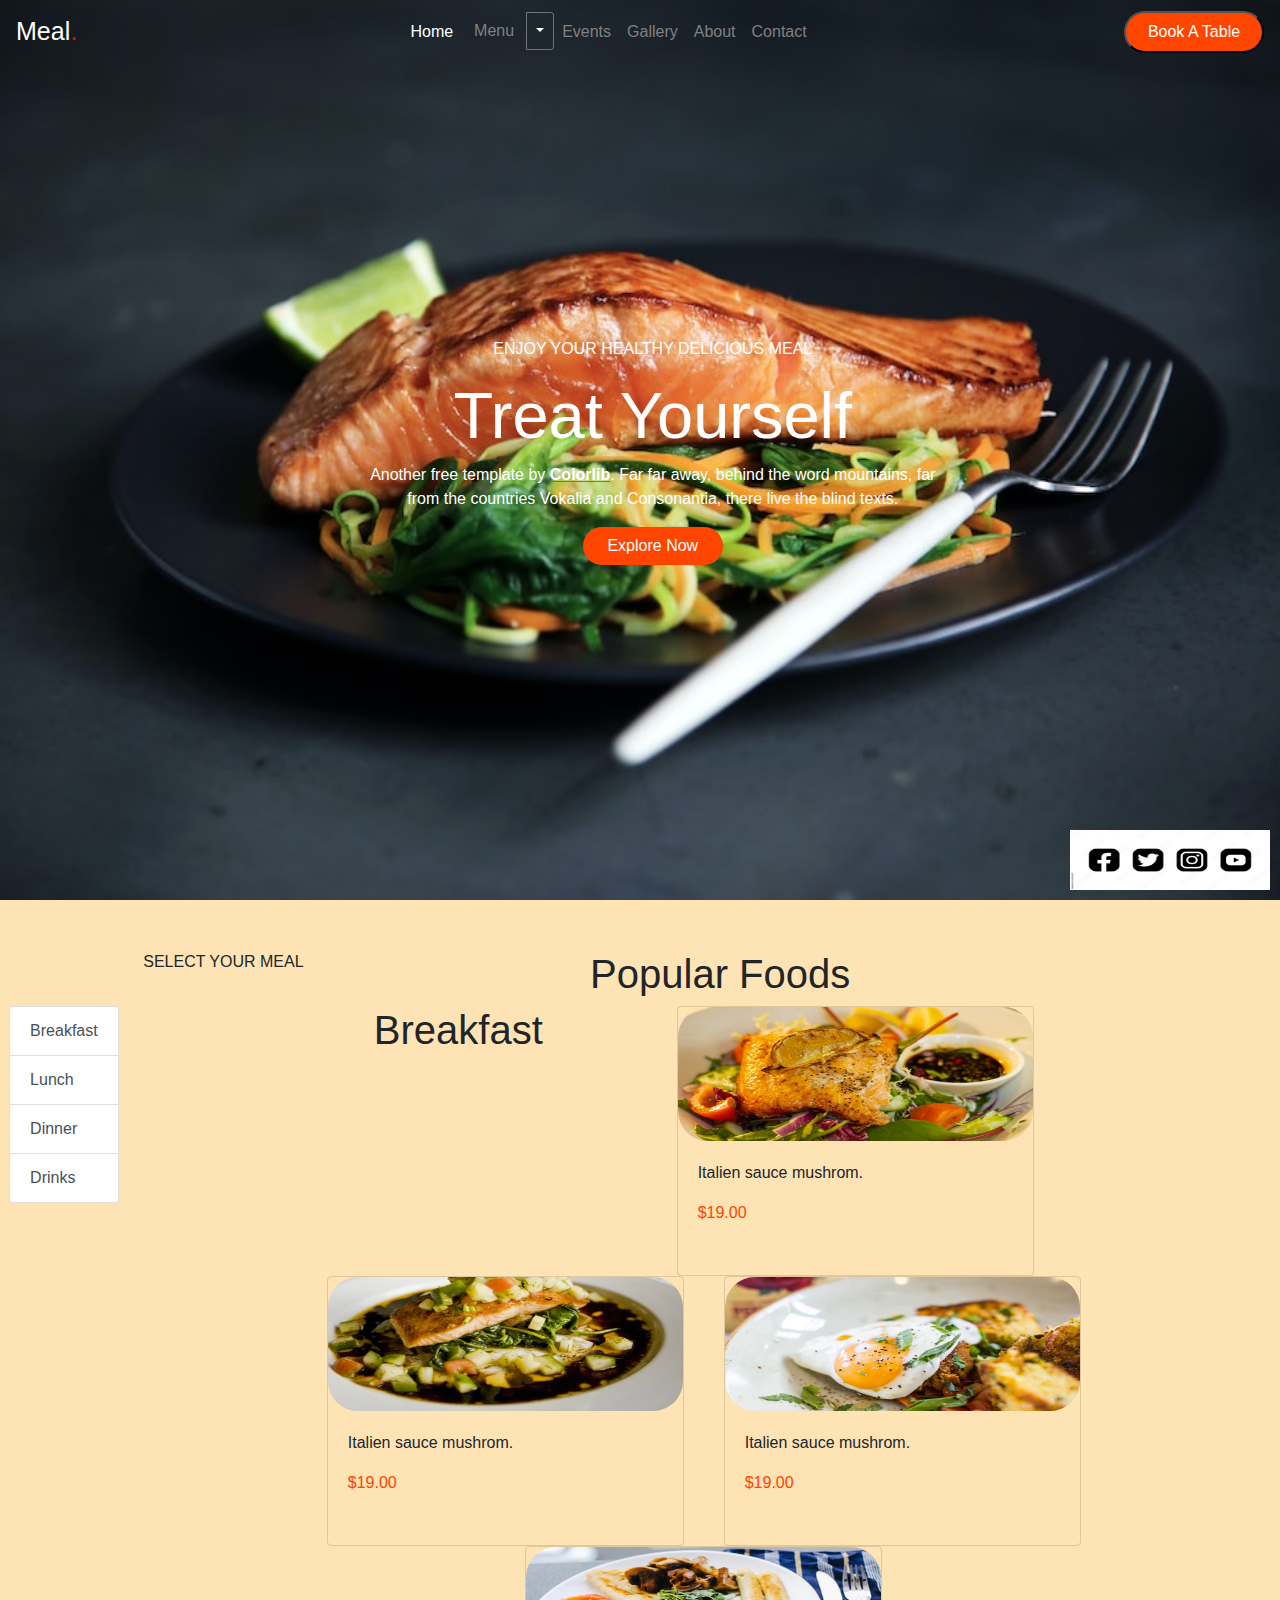
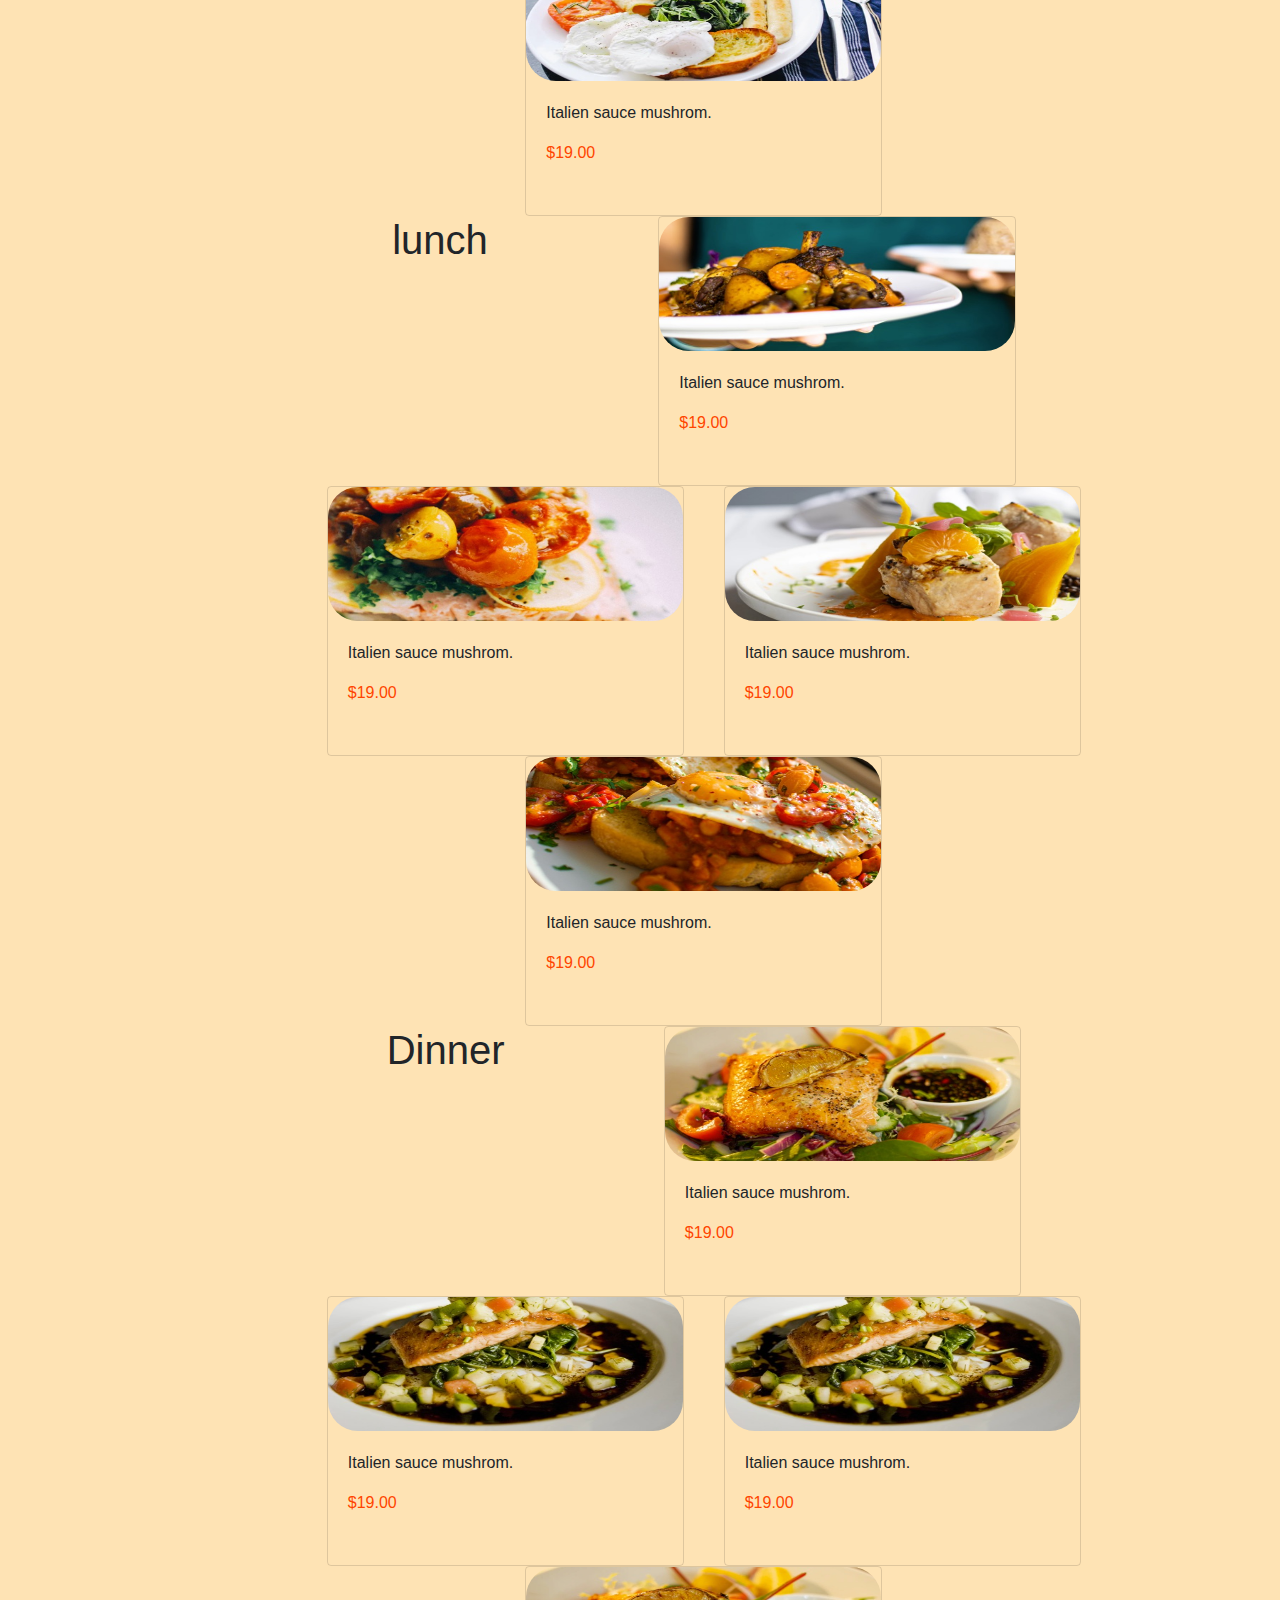
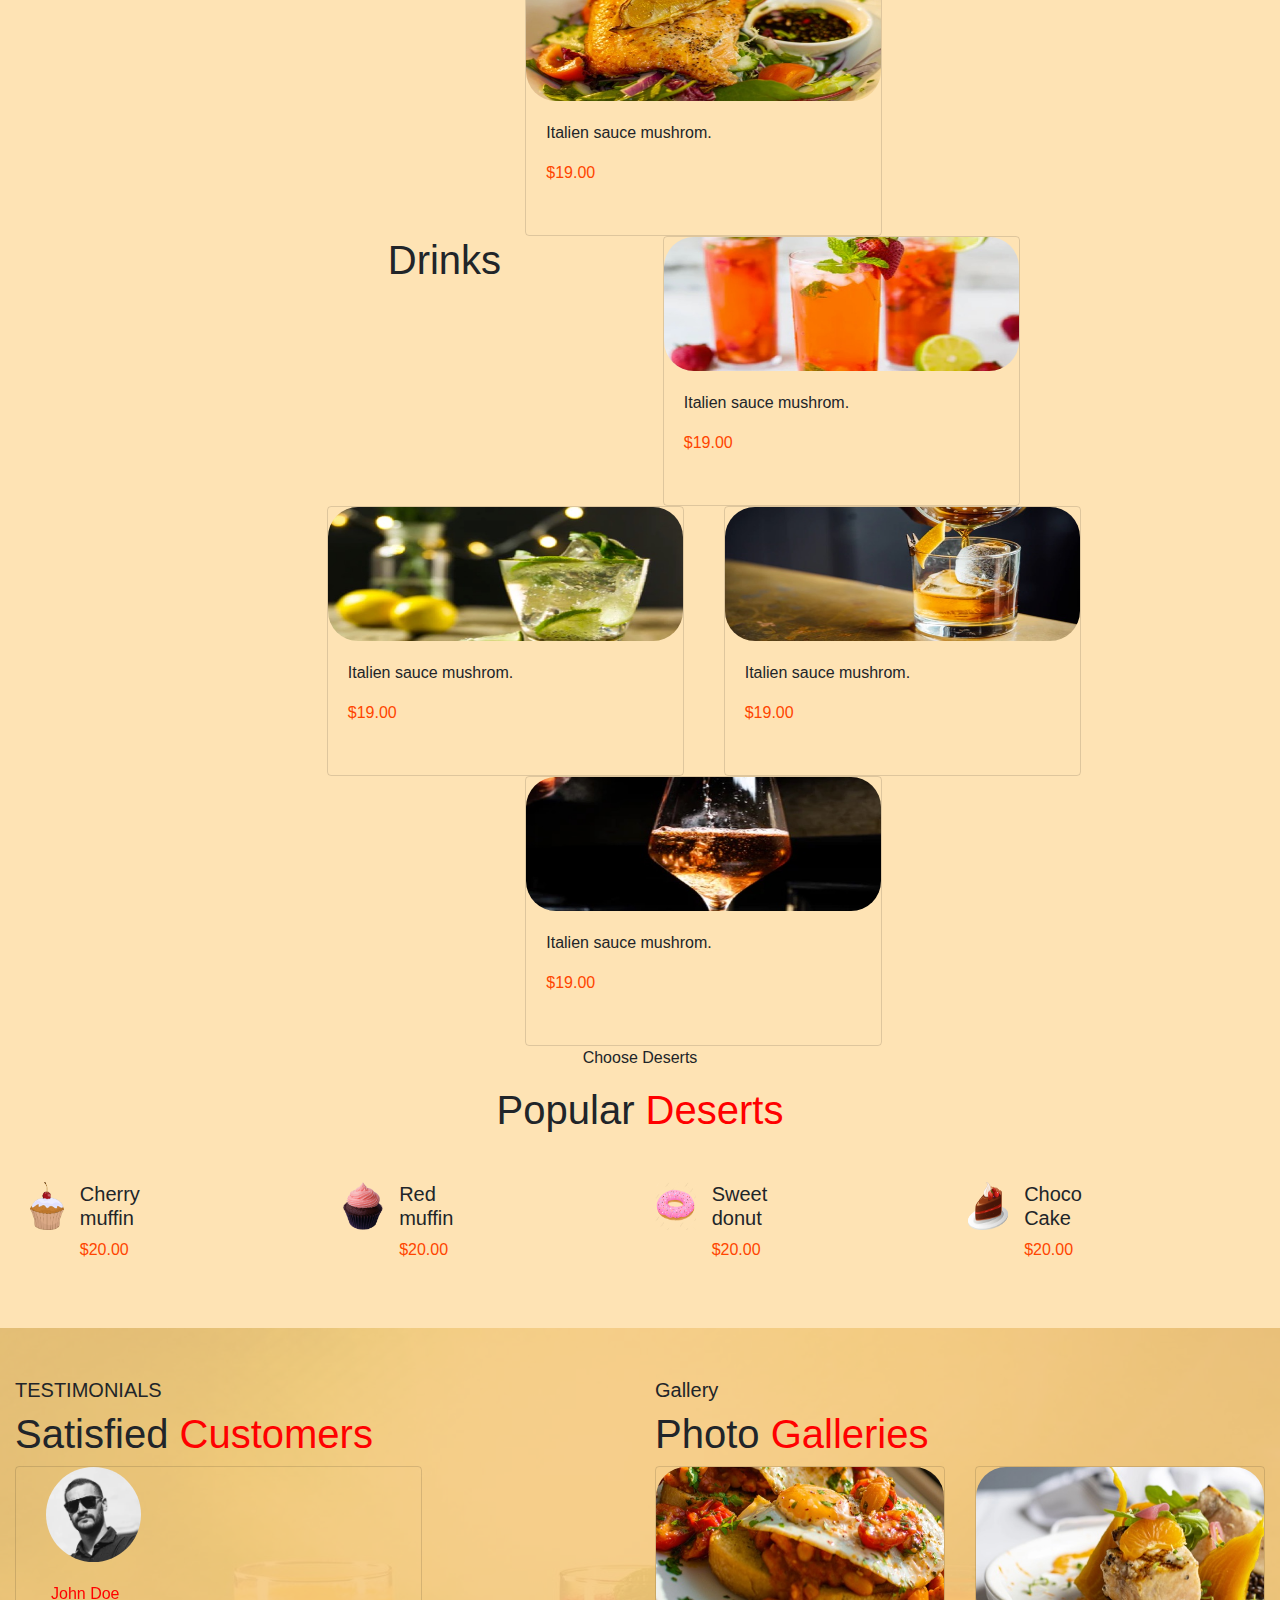
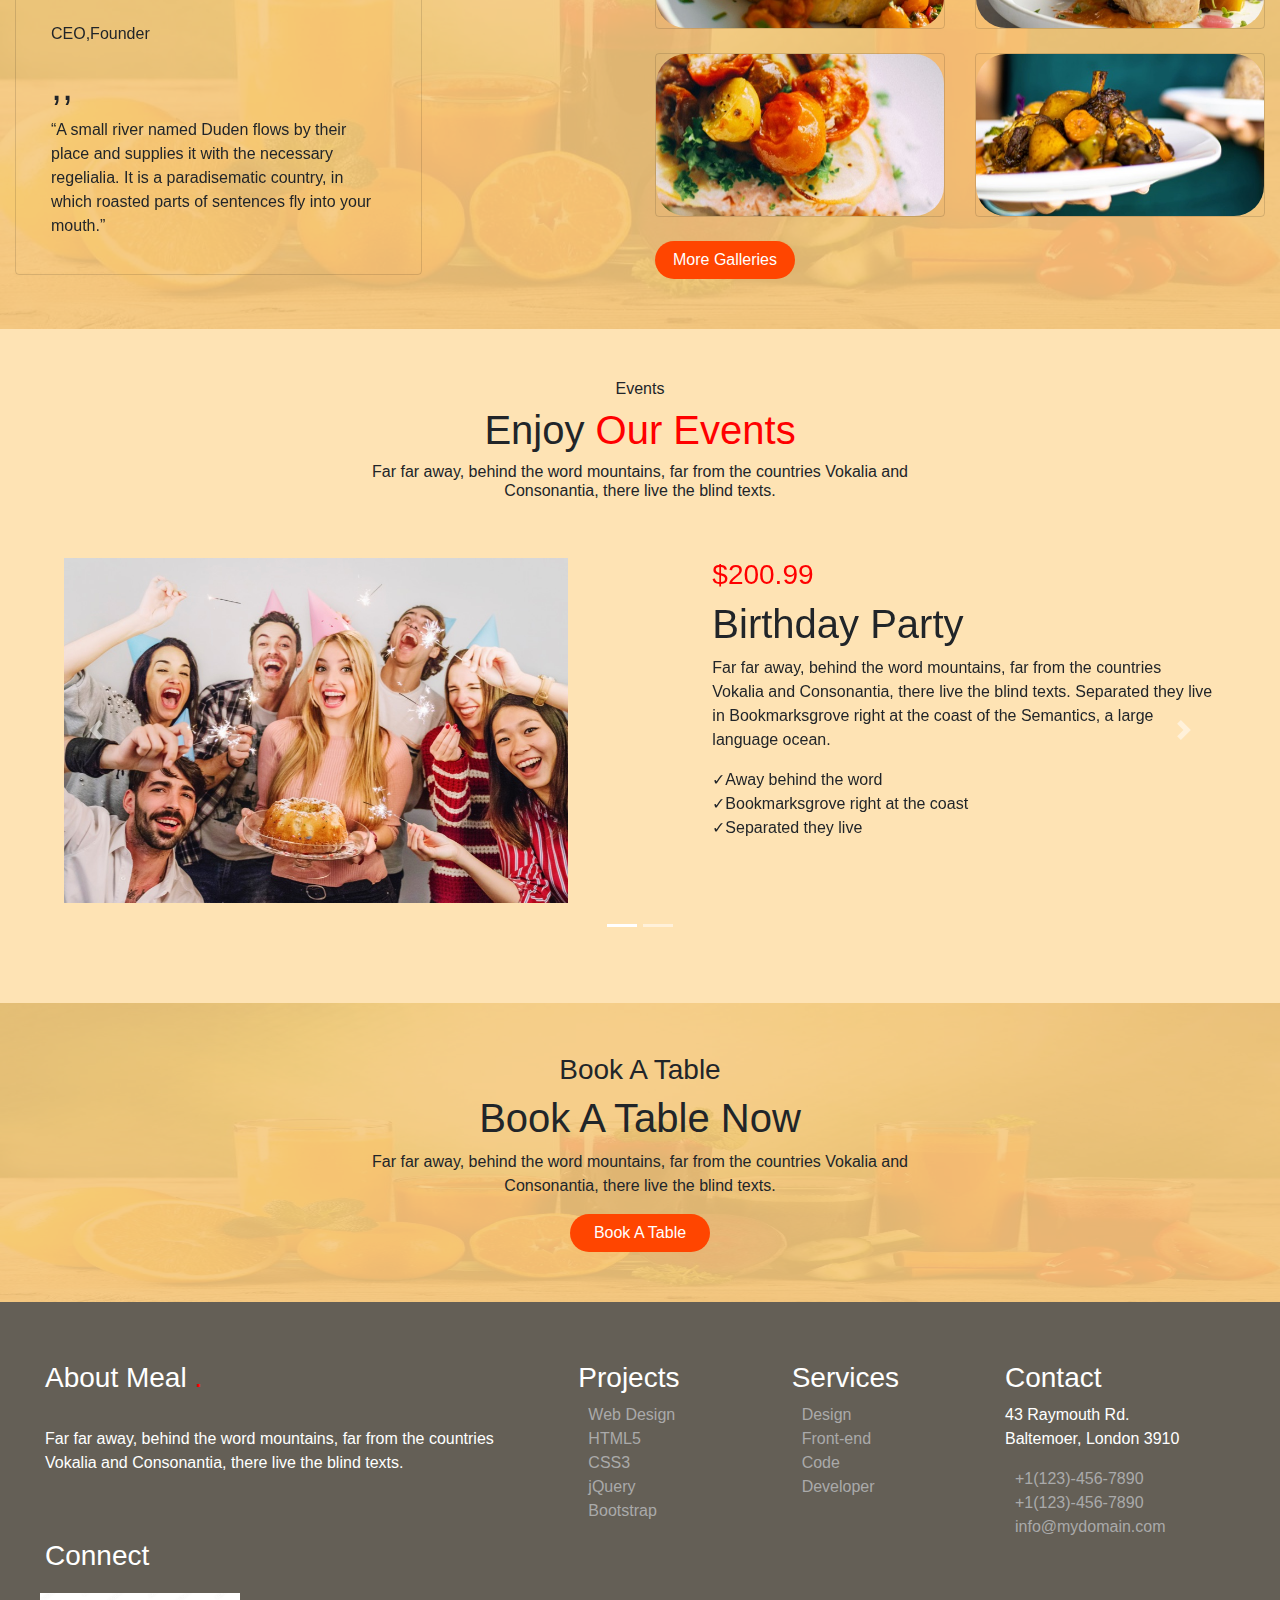
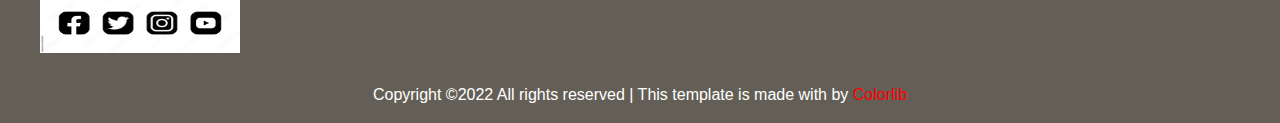
==== index.html @ 0ba8c3a3 "first commit" ====
<!DOCTYPE html>
<html lang="en">

<head>
    <meta charset="UTF-8">
    <meta http-equiv="X-UA-Compatible" content="IE=edge">
    <meta name="viewport" content="width=device-width, initial-scale=1.0">
    <title>Project2</title>
    <!-- bootstrap css -->
    <link rel="stylesheet" href="./bootstrap-4.6.2-dist/css/bootstrap.min.css">
    <link rel="stylesheet" href="https://cdn.jsdelivr.net/npm/bootstrap@4.6.2/dist/css/bootstrap.min.css"
        integrity="sha384-xOolHFLEh07PJGoPkLv1IbcEPTNtaed2xpHsD9ESMhqIYd0nLMwNLD69Npy4HI+N" crossorigin="anonymous">
        <link rel="stylesheet" href="./css/bootstrap.min.css">
    <!-- my css -->
    <link rel="stylesheet" href="./css/home.css">

</head>

<body>
    <div class="all" id="home">
        <section class="section1">
            <!-- <div class="bg">
                <img src="./images/back1.jpg" alt="">
            </div> -->
            <nav class="navbar navbar-expand-lg navbar-light bg-trans disp-flex">
                <a class="navbar-brand text-white text-40 float-left" href="#">Meal<s>.</s></a>
                <button class="navbar-toggler" type="button" data-toggle="collapse" data-target="#navbarNavDropdown"
                    aria-controls="navbarNavDropdown" aria-expanded="false" aria-label="Toggle navigation">
                    <span class="navbar-toggler-icon"></span>
                </button>
                <div class="collapse navbar-collapse" id="navbarNavDropdown">
                    <ul class="navbar-nav nav justify-content-center">
                        <li class="nav-item active">
                            <a class="nav-link text-white" href="./index.html">Home <span
                                    class="sr-only">(current)</span></a>
                        </li>
                        <li class="nav-item dropdown">
                            <!-- <a class="nav-link dropdown-toggle text-gray" href="./menu.html" role="button" data-toggle="dropdown"
                                aria-expanded="false">
                                Menu
                            </a>
                            <div class="dropdown-menu">
                                <a class="dropdown-item" href="#">Elements</a>
                                <a class="dropdown-item  nav-link dropdown-toggle " href="#" role="button"
                                    data-toggle="dropdown" aria-expanded="false">Menu 2</a>
                                <div class="dropdown-menu">
                                    <a class="dropdown-item" href="#">Sub Menu One</a>
                                    <a class="dropdown-item" href="#">Sub Menu Two</a>

                                    <a class="dropdown-item" href="#">Sub Menu Three</a>
                                </div>
                                <a class="dropdown-item" href="#">Menu 3</a>
                            </div> -->
                            <div class="btn-group">
                                <button class="btn text-gray " type="button">
                                    <a href="./menu.html" class="text-gray">Menu</a>
                                </button>
                                <button type="button"
                                    class="btn btn-sm btn-secondary dropdown-toggle dropdown-toggle-split bg-trans"
                                    data-toggle="dropdown" aria-expanded="false">
                                    <span class="sr-only">Toggle Dropdown</span>
                                </button>
                                <div class="dropdown-menu">
                                    <a class="dropdown-item" href="./elements.html">Elements</a>

                                    <a class="dropdown-item  nav-link dropdown-toggle " href="#" role="button"
                                        data-toggle="dropdown" aria-expanded="false">Menu 2</a>
                                    <div class="dropdown-menu">
                                        <a class="dropdown-item" href="#">Sub Menu One</a>
                                        <a class="dropdown-item" href="#">Sub Menu Two</a>

                                        <a class="dropdown-item" href="#">Sub Menu Three</a>
                                    </div>

                                    <a class="dropdown-item" href="#">Menu 3</a>
                                </div>
                            </div>
                        </li>
                        <li class="nav-item">
                            <a class="nav-link text-gray " href="./events.html">Events</a>
                        </li>
                        <li class="nav-item">
                            <a class="nav-link text-gray" href="./galleery.html">Gallery</a>
                        </li>
                        <li class="nav-item">
                            <a class="nav-link text-gray" href="./about.html">About</a>
                        </li>
                        <li class="nav-item">
                            <a class="nav-link text-gray" href="./contact.html">Contact</a>
                        </li>

                    </ul>

                </div>
                <button class="button"><a href="./booking.html">Book A Table</a></button>
            </nav>
            <!-- <div class="bg">
                <img src="./images/back1.jpg" alt="">
            </div> -->
            <div class="kalam">
                <p>ENJOY YOUR HEALTHY DELICIOUS MEAL</p>
                <h1>Treat Yourself</h1>
                <p>Another free template by <s class="under">Colorlib</s>. Far far away, behind the word mountains, far
                    from
                    the countries Vokalia and Consonantia, there live the blind texts.</p>
                <button class="button"><a href="#">Explore Now</a></button>
            </div>
            <div class="icon">
                <img src="./images/icons.jpg" alt="">
            </div>
        </section>
    </div>
    <!-- =========================sec2===================== -->
    <section class="section2">
        <p>SELECT YOUR MEAL
        </p>
        <h1>Popular Foods</h1>
        <br>
        <div class="yemin">
            <div id="list-example" class="list-group">
                <a class="list-group-item list-group-item-action" href="#list-item-1">Breakfast</a>
                <a class="list-group-item list-group-item-action" href="#list-item-2">Lunch</a>
                <a class="list-group-item list-group-item-action" href="#list-item-3">Dinner</a>
                <a class="list-group-item list-group-item-action" href="#list-item-4">Drinks</a>
            </div>
            <div data-spy="scroll" data-target="#list-example" data-offset="0" class="scrollspy-example">
                <div class="page" id="list-item-1">
                    <h1>
                        Breakfast
                    </h1>

                    <div class="card width-45" style="width: 18rem;">
                        <img src="./images/b1.jpg" class="card-img-top" alt="...">
                        <div class="card-body">
                            <p class="card-text">Italien sauce mushrom.</p>
                            <p class="se3r"> $19.00</p>
                        </div>
                    </div>

                    <div class="card width-45" style="width: 18rem;">
                        <img src="./images/b2.jpg" class="card-img-top" alt="...">
                        <div class="card-body">
                            <p class="card-text">Italien sauce mushrom.</p>
                            <p class="se3r"> $19.00</p>
                        </div>
                    </div>
                    <div class="card width-45" style="width: 18rem;">
                        <img src="./images/b3.jpg" class="card-img-top" alt="...">
                        <div class="card-body">
                            <p class="card-text">Italien sauce mushrom.</p>
                            <p class="se3r"> $19.00</p>
                        </div>
                    </div>
                    <div class="card width-45" style="width: 18rem;">
                        <img src="./images/b4.jpg" class="card-img-top" alt="...">
                        <div class="card-body">
                            <p class="card-text">Italien sauce mushrom.</p>
                            <p class="se3r"> $19.00</p>

                        </div>
                    </div>

                </div>
                <div class="page" id="list-item-2">
                    <h1>
                        lunch
                    </h1>
                    <div class="card width-45" style="width: 18rem;">
                        <img src="./images/l1.jpg" class="card-img-top" alt="...">
                        <div class="card-body">
                            <p class="card-text">Italien sauce mushrom.</p>
                            <p class="se3r"> $19.00</p>
                        </div>
                    </div>

                    <div class="card width-45" style="width: 18rem;">
                        <img src="./images/l2.jpg" class="card-img-top" alt="...">
                        <div class="card-body">
                            <p class="card-text">Italien sauce mushrom.</p>
                            <p class="se3r"> $19.00</p>
                        </div>
                    </div>
                    <div class="card width-45" style="width: 18rem;">
                        <img src="./images/l3.jpg" class="card-img-top" alt="...">
                        <div class="card-body">
                            <p class="card-text">Italien sauce mushrom.</p>
                            <p class="se3r"> $19.00</p>
                        </div>
                    </div>
                    <div class="card width-45" style="width: 18rem;">
                        <img src="./images/l4.jpg" class="card-img-top" alt="...">
                        <div class="card-body">
                            <p class="card-text">Italien sauce mushrom.</p>
                            <p class="se3r"> $19.00</p>

                        </div>
                    </div>

                </div>
                <div class="page" id="list-item-3">
                    <h1>
                        Dinner
                    </h1>

                    <div class="card width-45" style="width: 18rem;">
                        <img src="./images/d1.jpg" class="card-img-top" alt="...">
                        <div class="card-body">
                            <p class="card-text">Italien sauce mushrom.</p>
                            <p class="se3r"> $19.00</p>
                        </div>
                    </div>

                    <div class="card width-45" style="width: 18rem;">
                        <img src="./images/d2.jpg" class="card-img-top" alt="...">
                        <div class="card-body">
                            <p class="card-text">Italien sauce mushrom.</p>
                            <p class="se3r"> $19.00</p>
                        </div>
                    </div>
                    <div class="card width-45" style="width: 18rem;">
                        <img src="./images/d2.jpg" class="card-img-top" alt="...">
                        <div class="card-body">
                            <p class="card-text">Italien sauce mushrom.</p>
                            <p class="se3r"> $19.00</p>
                        </div>
                    </div>
                    <div class="card width-45" style="width: 18rem;">
                        <img src="./images/d1.jpg" class="card-img-top" alt="...">
                        <div class="card-body">
                            <p class="card-text">Italien sauce mushrom.</p>
                            <p class="se3r"> $19.00</p>

                        </div>
                    </div>

                </div>
                <div class="page" id="list-item-4">
                    <h1>
                        Drinks
                    </h1>
                    <div class="card width-45" style="width: 18rem;">
                        <img src="./images/drink1.jpg" class="card-img-top" alt="...">
                        <div class="card-body">
                            <p class="card-text">Italien sauce mushrom.</p>
                            <p class="se3r"> $19.00</p>
                        </div>
                    </div>

                    <div class="card width-45" style="width: 18rem;">
                        <img src="./images/dr2.jpg" class="card-img-top" alt="...">
                        <div class="card-body">
                            <p class="card-text">Italien sauce mushrom.</p>
                            <p class="se3r"> $19.00</p>
                        </div>
                    </div>
                    <div class="card width-45" style="width: 18rem;">
                        <img src="./images/dr3.jpg" class="card-img-top" alt="...">
                        <div class="card-body">
                            <p class="card-text">Italien sauce mushrom.</p>
                            <p class="se3r"> $19.00</p>
                        </div>
                    </div>
                    <div class="card width-45" style="width: 18rem;">
                        <img src="./images/dr4.jpg" class="card-img-top" alt="...">
                        <div class="card-body">
                            <p class="card-text">Italien sauce mushrom.</p>
                            <p class="se3r"> $19.00</p>

                        </div>
                    </div>

                </div>
            </div>
        </div>

        <div class="des">
            <p>Choose Deserts</p>
            <h1>Popular <s>Deserts</s></h1>
        </div>
        <div class="dess container-fluid disp-flex">
            <div class="row col-lg-3 col-md-6 col-sm-6">
                <div class="media  ">
                    <img src="./images/muffin.png" class="mr-3" alt="...">
                    <div class="media-body">
                        <h5 class="mt-0">Cherry muffin</h5>
                        <p class="se3r"> $20.00</p>
                    </div>
                </div>
            </div>
            <div class="row col-lg-3 col-md-6 col-sm-6">
                <div class="media  ">
                    <img src="./images/rm.png" class="mr-3" alt="...">
                    <div class="media-body">
                        <h5 class="mt-0">Red muffin</h5>
                        <p class="se3r"> $20.00</p>
                    </div>
                </div>
            </div>
            <div class="row col-lg-3 col-md-6 col-sm-6">
                <div class="media  ">
                    <img src="./images/donut.png" class="mr-3" alt="...">
                    <div class="media-body">
                        <h5 class="mt-0">Sweet donut</h5>
                        <p class="se3r"> $20.00</p>
                    </div>
                </div>
            </div>
            <div class="row  col-lg-3 col-md-6 col-sm-6 ">
                <div class="media  ">
                    <img src="./images/choco cake.png" class="mr-3" alt="...">
                    <div class="media-body">
                        <h5 class="mt-0">Choco Cake</h5>
                        <p class="se3r"> $20.00</p>
                    </div>
                </div>
            </div>
        </div>




    </section>
    <!-- ========================section3============== -->
    <div class="all">
        <section class="section3">
            <div class="container-fluid">
                <div class="row">
                    <div class="left col-lg-6 col-md-12 col-sm-12">
                        <h5>TESTIMONIALS</h5>
                        <h1>Satisfied <s>Customers</s></h1>

                        <div id="carouselExampleFade" class="carousel slide carousel-fade" data-ride="carousel">

                            <div class="carousel-inner">
                                <div class="carousel-item active">
                                    <div class="card bg-trans col-lg-8 col-md-12 col-sm-12">
                                        <img src="./images/person_1.jpg.webp" class="card-img-top round col-md-4"
                                            alt="...">
                                        <div class="card-body">
                                            <p class="card-text"><s>John Doe</s></p>
                                            <p>CEO,Founder</p>
                                            <h1>,,</h1>
                                            <p>
                                                “A small river named Duden flows by their place and supplies it with the
                                                necessary regelialia. It is a paradisematic country, in which roasted
                                                parts of sentences fly into your mouth.”</p>
                                        </div>
                                    </div>
                                </div>
                                <div class="carousel-item">
                                    <div class="card bg-trans col-lg-8 col-md-12 col-sm-12">
                                        <img src="./images/person_2.jpg.webp" class="card-img-top round col-md-4"
                                            alt="...">
                                        <div class="card-body">
                                            <p class="card-text"><s>James Woodland</s></p>
                                            <p>Facebook designer</p>
                                            <h1>,,</h1>
                                            <p>
                                                “Far far away, behind the word mountains, far from the countries Vokalia
                                                and Consonantia, there live the blind texts. Separated they live in
                                                Bookmarksgrove right at the coast of the Semantics, a large language
                                                ocean.”</p>
                                        </div>
                                    </div>
                                </div>
                                <div class="carousel-item">
                                    <div class="card bg-trans col-lg-8 col-md-12 col-sm-12">
                                        <img src="./images/person_3.jpg.webp" class="card-img-top round col-md-4"
                                            alt="...">
                                        <div class="card-body">
                                            <p class="card-text"><s>Rob Smith</s></p>
                                            <p> Product designer at Twitter</p>
                                            <h1>,,</h1>
                                            <p>
                                                “When she reached the first hills of the Italic Mountains, she had a
                                                last view back on the skyline of her hometown Bookmarksgrove, the
                                                headline of Alphabet Village and the subline of her own road, the Line
                                                Lane. Pityful a rethoric question ran over her cheek, then she continued
                                                her way.”</p>
                                        </div>
                                    </div>
                                </div>
                            </div>

                        </div>
                    </div>

                    <div class="right col-lg-6 col-md-12 col-sm-12">
                        <h5>Gallery</h5>
                        <h1>Photo <s>Galleries</s></h1>
                        <div class="row row-cols-1 row-cols-md-2 ">

                            <div class="col mb-4">
                                <div class="card">
                                    <img src="./images/l4.jpg" class="card-img-top" alt="...">

                                </div>
                            </div>
                            <div class="col mb-4">
                                <div class="card">
                                    <img src="./images/l3.jpg" class="card-img-top" alt="...">

                                </div>
                            </div>
                            <div class="col mb-4">
                                <div class="card">
                                    <img src="./images/l2.jpg" class="card-img-top" alt="...">

                                </div>
                            </div>
                            <div class="col mb-4">
                                <div class="card">
                                    <img src="./images/l1.jpg" class="card-img-top" alt="...">

                                </div>
                            </div>
                        </div>
                        <button class="d-flex justify-content-center"><a href="./galleery.html">More
                                Galleries</a></button>
                    </div>

                </div>
            </div>
        </section>

    </div>
    <!-- ==================section4====================== -->
    <section class="section4">
        <h6>Events</h6>
        <h1>Enjoy <s>Our Events</s></h1>
        <h6>Far far away, behind the word mountains, far from the countries Vokalia and <br> Consonantia, there live the
            blind texts.</h6>

        <div class="container-fluid">
            <div class="row">
                <div class="slider">
                    <div id="carouselExampleIndicators" class="carousel slide" data-ride="carousel">
                        <ol class="carousel-indicators">
                            <li data-target="#carouselExampleIndicators" data-slide-to="0" class="active"></li>
                            <li data-target="#carouselExampleIndicators" data-slide-to="1"></li>

                        </ol>
                        <div class="carousel-inner">
                            <div class="carousel-item active">

                                <div class="media disp-flex">
                                    <img src="./images/e1.jfif"
                                        class="align-self-center mr-3 col-lg-5 col-md-12 col-sm-12 " alt="...">
                                    <div class="media-body col-lg-5 col-md-12 col-sm-12">
                                        <h3 class="mt-0"><s>$200.99</s></h3>
                                        <h1>Birthday Party</h1>
                                        <p>Far far away, behind the word mountains, far from the countries Vokalia and
                                            Consonantia, there live the blind texts. Separated they live in
                                            Bookmarksgrove right at the coast of the Semantics, a large language ocean.
                                        </p>
                                        <ul>
                                            <li>Away behind the word</li>
                                            <li>Bookmarksgrove right at the coast</li>
                                            <li>Separated they live</li>
                                        </ul>
                                    </div>
                                </div>
                            </div>
                            <div class="carousel-item">
                                <div class="media disp-flex">
                                    <div class="media-body col-lg-5 col-md-12 col-sm-12">
                                        <h3 class="mt-0 mb-1"><s>$200.99</s> </h3>
                                        <h1>Guest Chef Night Party
                                        </h1>
                                        <p>Far far away, behind the word mountains, far from the countries Vokalia and
                                            Consonantia, there live the blind texts. Separated they live in
                                            Bookmarksgrove right at the coast of the Semantics, a large language ocean.
                                        </p>
                                        <ul>
                                            <li>Away behind the word</li>
                                            <li>Bookmarksgrove right at the coast</li>
                                            <li>Separated they live</li>
                                        </ul>
                                    </div>
                                    <img src="./images/e2.jfif"
                                        class="ml-3 align-self-center  col-lg-5 col-md-12 col-sm-12 " alt="...">
                                </div>
                            </div>

                        </div>
                        <button class="carousel-control-prev" type="button" data-target="#carouselExampleIndicators"
                            data-slide="prev">
                            <span class="carousel-control-prev-icon" aria-hidden="true"></span>
                            <span class="sr-only">Previous</span>
                        </button>
                        <button class="carousel-control-next" type="button" data-target="#carouselExampleIndicators"
                            data-slide="next">
                            <span class="carousel-control-next-icon" aria-hidden="true"></span>
                            <span class="sr-only">Next</span>
                        </button>
                    </div>
                </div>
            </div>
        </div>
    </section>
    <!-- ==========================sec5=========================== -->
    <div class="all">
        <section class="section5">
            <h3>Book A Table</h3>
            <h1>Book A Table Now</h1>
            <p>Far far away, behind the word mountains, far from the countries Vokalia and <br> Consonantia, there live
                the blind texts.</p>
            <button><a href="./booking.html">Book A Table</a></button>

        </section>
    </div>
    <!-- =======================footer===================== -->
    <section class="section6">
        <div class="container-fluid disp-flex">
            <div class="row">
                <div class="col-lg-5 col-md-12 col-sm-12" style="margin-left: 30px;">
                    <h3>About Meal <s>.</s></h3>
                    <br>
                    <p>Far far away, behind the word mountains, far from the countries Vokalia and Consonantia, there
                        live the blind texts.</p>
                    <br><br>
                    <h3>Connect</h3>
                    <br><br><br>
                    <div class="icon">
                        <img src="./images/icons.jpg" alt="">
                    </div>
                </div>
                <div class="col-lg-2 col-md-12 col-sm-12">
                    <h3 style="text-align: left;">Projects</h3>
                    <ul>
                        <li><a href="#home">Web Design</a></li>
                        <li><a href="#home">HTML5</a></li>
                        <li><a href="#home">CSS3</a></li>
                        <li><a href="#home">jQuery</a></li>
                        <li><a href="#home">Bootstrap</a></li>
                    </ul>
                </div>
                <div class="col-lg-2 col-md-12 col-sm-12">
                    <h3 style="text-align: left;">Services</h3>
                    <ul>
                        <li><a href="#home"> Design</a></li>
                        <li><a href="#home">Front-end</a></li>
                        <li><a href="#home">Code</a></li>
                        <li><a href="#home">Developer</a></li>

                    </ul>
                </div>
                <div class="col-lg-2 col-md-12 col-sm-12">
                    <h3 style="text-align: left;">Contact</h3>
                    <p>43 Raymouth Rd. Baltemoer, London 3910</p>
                    <ul>
                        <li><a href="#home"> +1(123)-456-7890</a></li>
                        <li><a href="#home">+1(123)-456-7890</a></li>

                        <li><a href="#home">info@mydomain.com</a></li>
                </div>
                <div class=" cop col-lg-12 col-md-12 col-sm-12" style="padding-top: 30px ; ">
                    <p> Copyright ©2022 All rights reserved | This template is made with by <s>Colorlib</s></p>
                </div>
            </div>
        </div>
    </section>










    <script src="./js/jquery.slim.min.js"></script>
    <script src="./js/popper.min.js"></script>
    <script src="./bootstrap-4.6.2-dist/js/bootstrap.min.js"></script>
    <script src="https://cdn.jsdelivr.net/npm/jquery@3.5.1/dist/jquery.slim.min.js"
        integrity="sha384-DfXdz2htPH0lsSSs5nCTpuj/zy4C+OGpamoFVy38MVBnE+IbbVYUew+OrCXaRkfj" crossorigin="anonymous">
    </script>
    <script src="https://cdn.jsdelivr.net/npm/popper.js@1.16.1/dist/umd/popper.min.js"
        integrity="sha384-9/reFTGAW83EW2RDu2S0VKaIzap3H66lZH81PoYlFhbGU+6BZp6G7niu735Sk7lN" crossorigin="anonymous">
    </script>
    <script src="https://cdn.jsdelivr.net/npm/bootstrap@4.6.2/dist/js/bootstrap.min.js"
        integrity="sha384-+sLIOodYLS7CIrQpBjl+C7nPvqq+FbNUBDunl/OZv93DB7Ln/533i8e/mZXLi/P+" crossorigin="anonymous">
    </script>
</body>

</html>
---- css/home.css ----
*{
    padding: 0px;
    margin: 0px;
}
.all{
    background-color: rgba(0, 0, 0, 0.479);
}
.bg-trans {
    background-color: transparent !important;
}
.text-40{
    font-size: 25px !important;
}
.text-gray{
    color: gray !important;
}
s{
    color: red;
    text-decoration: none;
}
#navbarNavDropdown{
justify-content: center !important;
} 
.float-left{
    left: 0%;
}
.disp-flex{
    display: flex !important;
    flex-wrap: wrap !important;
    justify-content: space-around !important;
}

.section1{
  /* background-color: rgba(0, 0, 0, 30%); */
    width: 100%;
    height: 100vh;
    background-image: url(../images/back1.jpg)!important;
    background-color: rgba(0, 0, 0, 0.5);
    background-repeat: no-repeat !important;
    background-size: 100% 100% ;

    /*
    position: sticky !important; */
    background-color: rgba(0, 0, 0, 0.852) !important;
    position: relative ;
    background-attachment: fixed;
}

/* .section1 .bg{
    width: 100%;
    height: 100vh;
    

} */
.section1 .bg img{
    
    width: 100%;
    height: 100%;
}
.section1 .button{
    color: white;
    background-color: orangered;
    border-radius: 30px;
    padding: 7px;
    width: 140px;
}
a{
    text-decoration: none;
}
.section1 .button a{
text-decoration: none;
color: white;
}
.kalam{
    width: 50%;
    color: rgb(255, 255, 255);
    text-align: center;
    position: absolute;
    margin: auto;
    left: 26%;
    bottom: 35%;
    /* font-weight: bold; */
    padding: 20px;
}
.kalam h1{
    font-size: 65px;
}
.kalam .under{
    text-decoration: underline orangered;
    color: rgb(255, 255, 255);
    font-weight: bold;
}
.kalam button{
    border: none;
    padding: 10px;
    width: 180px;
}
.nav-link:hover{
    color: white !important;
}
.section1 .icon{
    position: absolute;
    width: 200px;
    height: 60px;
    right: 10px;
    bottom: 10px;
}
.icon img{
    width: 100%;
    height: 100%;
}
@media(max-width: 768px){
    .kalam h1{
        font-size: 40px;
    }
    .icon{
        position: absolute;
        width: 150px;
        height: 60px;
        right: 10px;
        bottom: 10px;
    }
    .kalam{
        bottom: 9%;
    }
}
@media(max-width: 426px){
    .kalam h1{
        font-size: 24px;
    }
    .kalam{
        width: 64%;
        left: 20%;
    }
    .kalam p{
        font-size: 13px;
    }
    .section1 .icon{
        position: absolute;
        width: 78px;
        height: 31px;
        right: 10px;
        bottom: 10px;
    }
    .kalam{
        bottom: 1%;
    }
    .kalam button{
        border: none;
        padding: 5px;
        width: 130px;
    }
    .section1 .button {
        color: white;
        background-color: orangered;
        border-radius: 30px;
        padding: 7px;
        width: 100px;
    }
}
/* ========================1st part=================== */
.section2{
    width: 100%;
    height: auto;
    background-color: rgb(254, 227, 180);
    position: relative;
    padding-top: 50px;
    display: flex;
    flex-wrap: wrap;
    justify-content: space-around;
    padding-bottom: 50px;
}
.section2 .yemin{
    width: 100%;
    display: flex;
    flex-wrap: wrap;
    justify-content: space-around;

}
.section2 .yemin .width-45{
    width: 45% !important;
    /* height: 10% !important; */
}
.carousel-item{
height: 10% !important;
}
.page{
    display: flex;
    flex-wrap: wrap;
    justify-content: space-around;
    width: 70%;
    margin: auto;
}
.se3r{
    color: orangered;
}
.section2 img:hover {
    transform: scale(1.2);
}
.section2 img{
    transition: all 1s;
    width: 100%;
    height: 50%;
}
.section2 .card{
    overflow: hidden !important;
    height: 270px;
   
}
.des{
    text-align: center;
    margin: auto;
    padding-bottom: 40px;
}
.dess{
    width: 100%;
    /* display: flex;
    flex-wrap: wrap;
    justify-content: space-around;
    padding-bottom: 40px; */
}
.media{
    width: 24% !important;
}
.mr-3{
    width: 60% !important;
    transition: all 1s;
}
.mr-3:hover{
background-color: white;
transform: scale(1.2);
}
/* ==================sec3=============== */
.all{
    background-image: url(../images/bg2.jpg);
    background-repeat: no-repeat;
    background-size: 100% 100%;
    z-index: 333333;
}
.section3{
    width: 100%;
    height: auto;

    
    background-color:rgba(245,201,126,.9);
    position: relative;
    padding-top: 50px;
  padding-bottom: 50px;
  background-attachment: fixed;
}
.section3 .souraa{
    background-color: rgba(255, 162, 1, 0.687);
    width: 100%;
    height: 100vh;
    position: fixed;
}
.souraa img{
    width: 100%;
    height: 100%;
}
.round{
    border-radius: 100% !important;
    width: 50% !important;
    height: 30% !important;
}
.section3 img:hover {
    transform: scale(1.2);
}
.section3 .card{
    overflow: hidden;
    /* transition: all 1s; */
}
.section3 img{
    transition: all 1s;
    border: none;
   
    
}
.section3 button{
    color: white;
    background-color: orangered;
    border-radius: 30px;
    padding: 7px;
    width: 140px;
    border: none;
    text-align: center;
}
.section3 button a{
    text-decoration: none;
color: white;
}
/* .right{
    text-align: center;
} */
.card-img-top{
border: none;
border-radius: 30px;
}
.card{
    background-color: transparent;
}
/* =================================sec4======================= */
.section4{
    width: 100%;
    height: auto;
    background-color: rgb(254, 227, 180);
    position: relative;
    padding-top: 50px;
    /* display: flex;
    flex-wrap: wrap;
    justify-content: space-around; */
    text-align: center;
    padding-bottom: 50px;
}
.section4 ul{
    list-style-type: none ;
}

  
 .section4 ul li:before {
    content: '✓';
  }
  .section4 .media{
    padding-top: 50px !important;
    width: 100% !important;
    text-align: left !important;
    padding-bottom: 50px !important;
  }
  /* ======================sec5===================== */
  .section5{
    width: 100%;
    height: auto;
    padding-top: 50px;
    padding-bottom: 50px;
    background-color:rgba(245,201,126,.9);
    position: relative;
    padding-top: 50px;
  padding-bottom: 50px;
  background-attachment: fixed;
  text-align: center;
  
  }
  .section5 button{
    color: white;
    background-color: orangered;
    border-radius: 30px;
    padding: 7px;
    width: 140px;
    border: none;
    text-align: center;
}
.section5 button a{
    text-decoration: none;
color: white;
}
/* ==============================footer============== */
.section6{
    width: 100%;
    height: auto;
    background-color:#645f56; 
color: white;
padding-top: 59px;
}
.section6 .icon{
    position: absolute;
    width: 200px;
    height: 60px;
    left: 10px;
    bottom: 0px;
}
.icon img{
    width: 100%;
    height: 100%;
}
.section6 ul{
    list-style-type: none;
    text-align: left;
}
.section6 ul li{
    text-align: left;
}
.section6 ul li a{
    text-decoration: none;
    color: rgb(170, 170, 170);
    padding: 10px;
transition: all 1s;
}
.section6 ul li a:hover{
    color: white;
}
.cop{
    text-align: center;
}
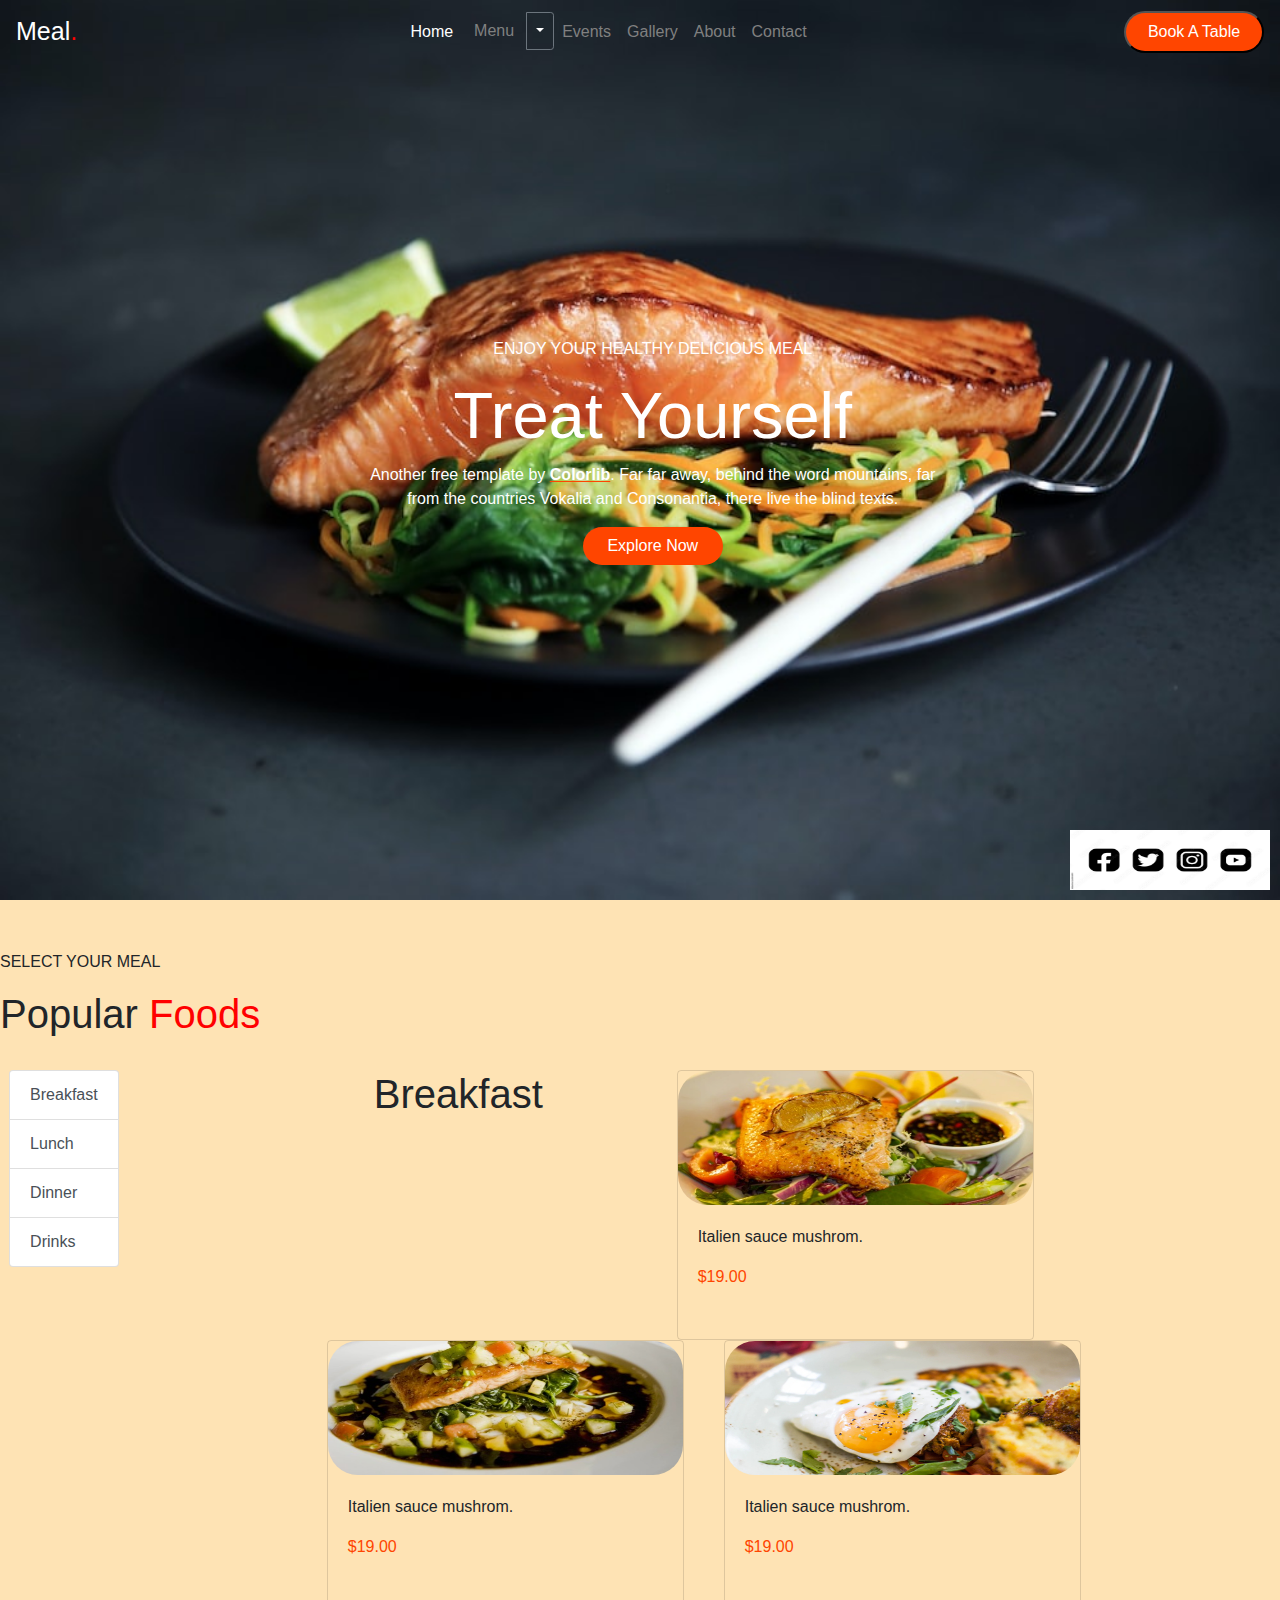
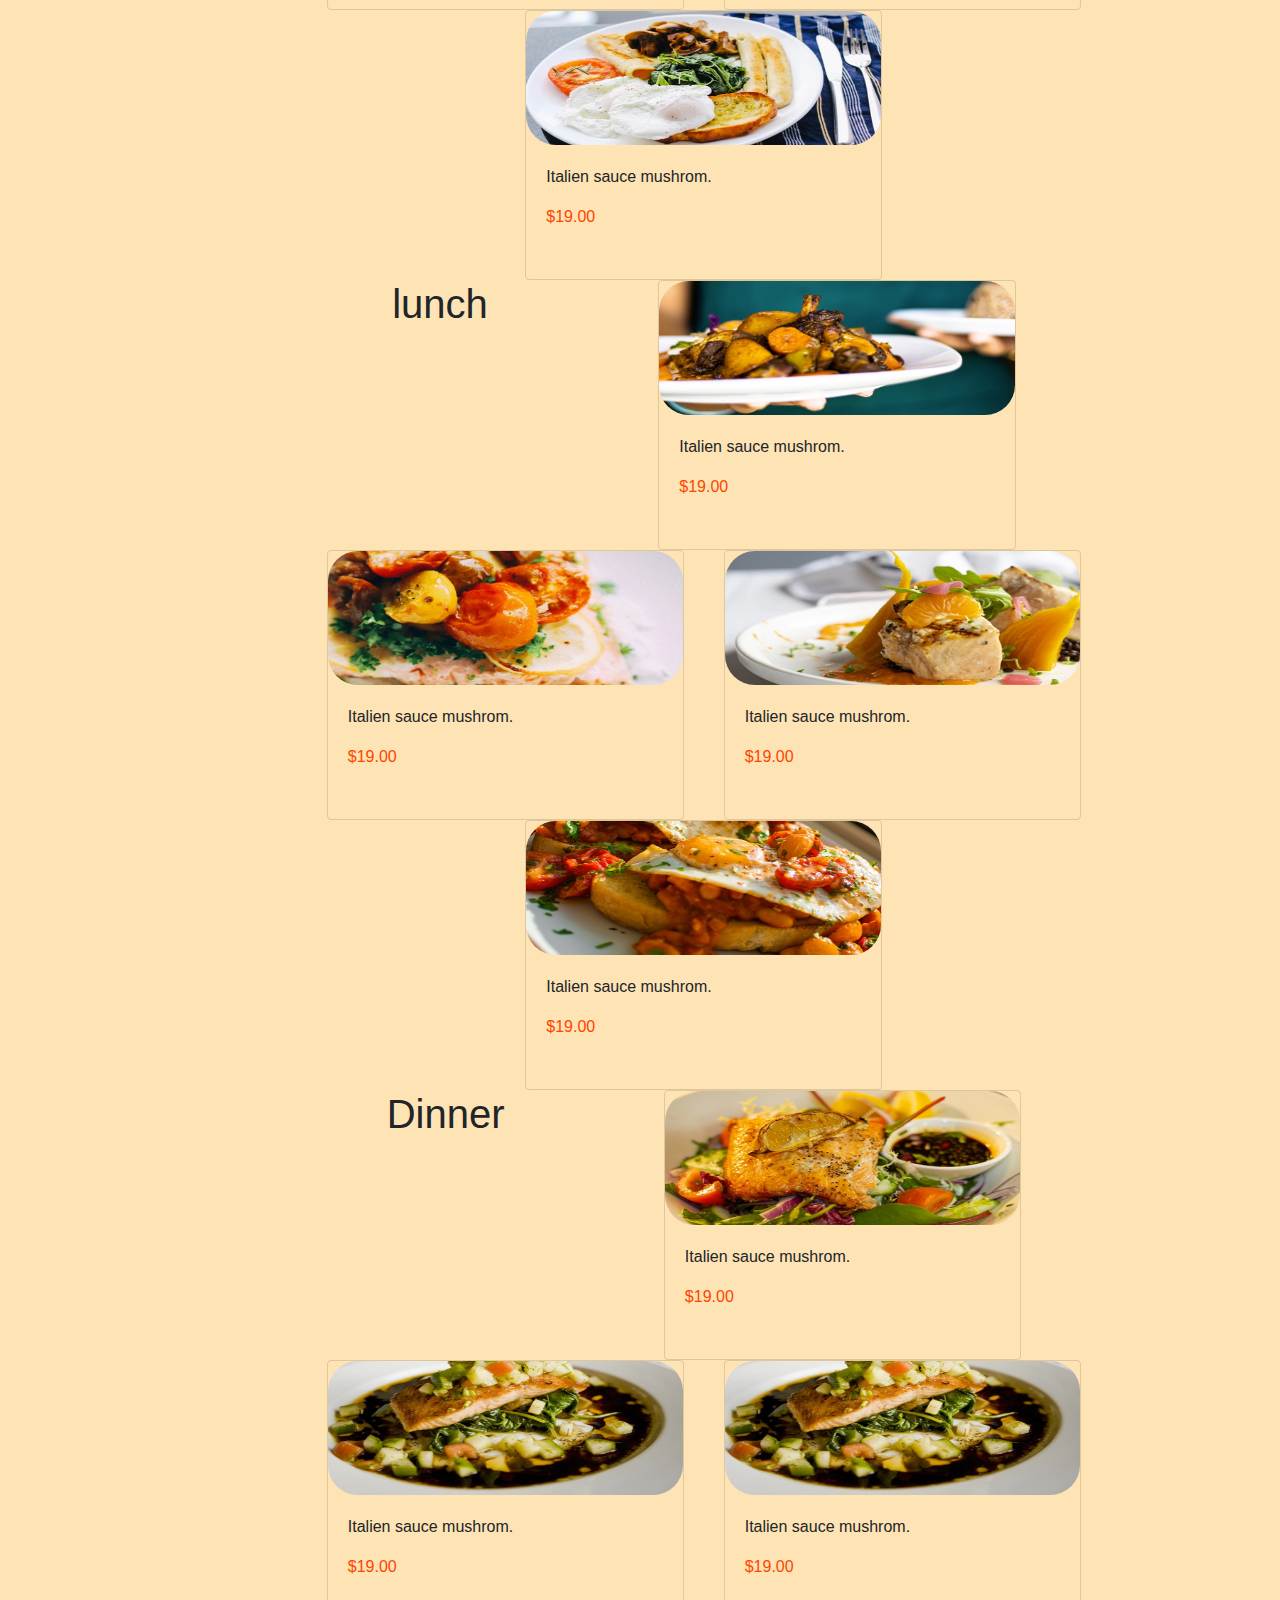
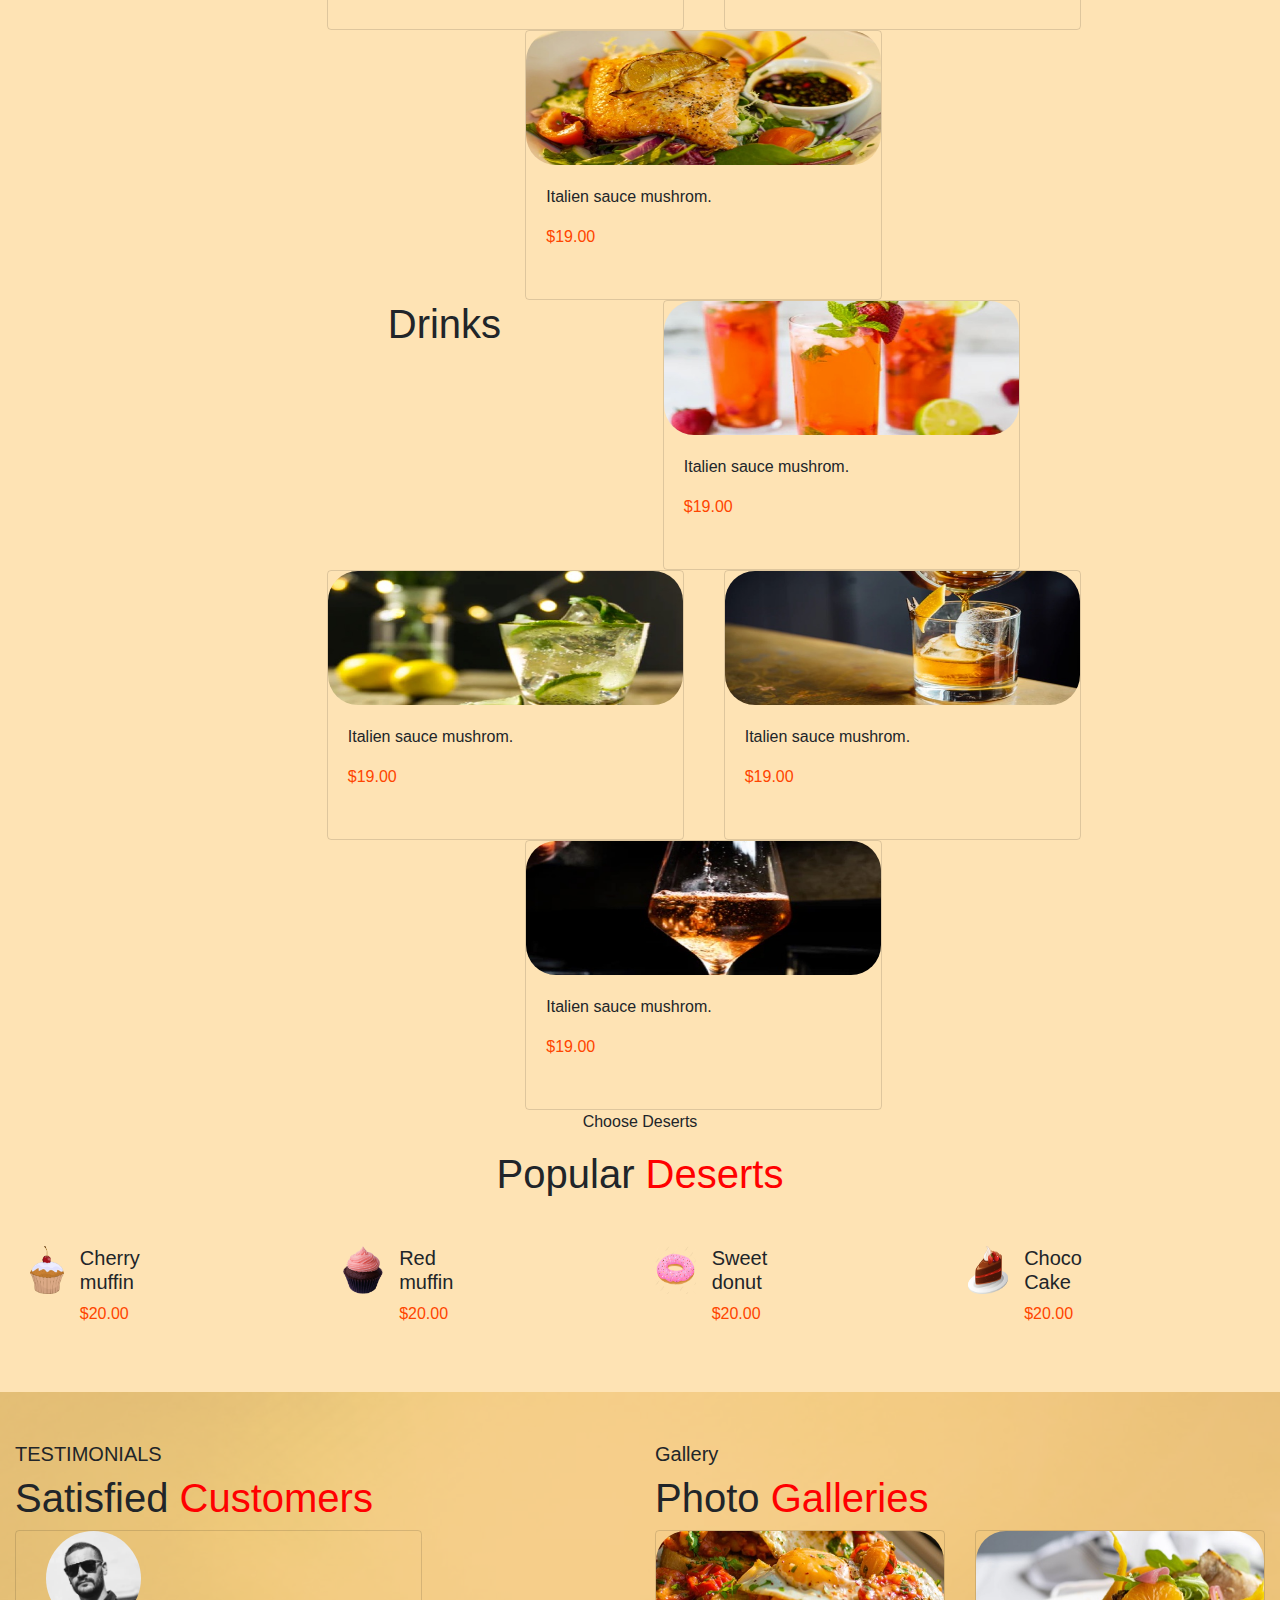
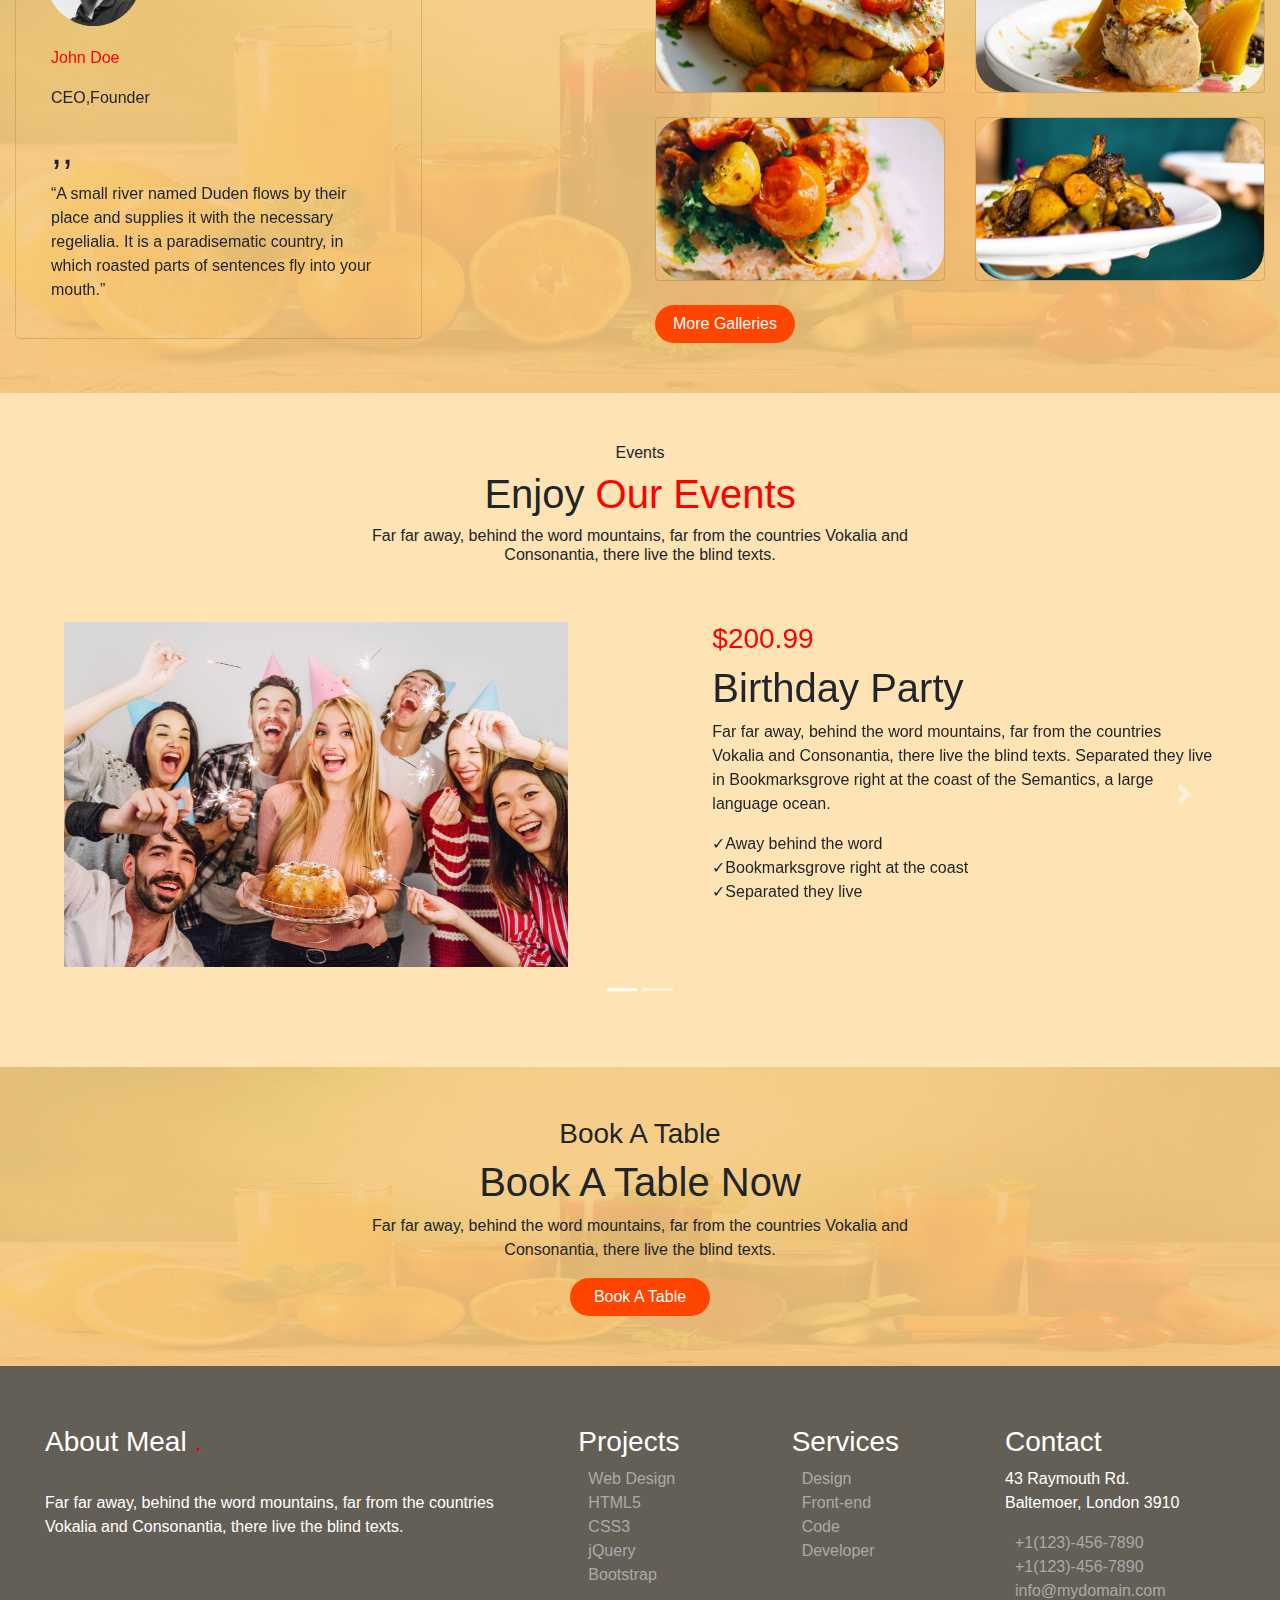
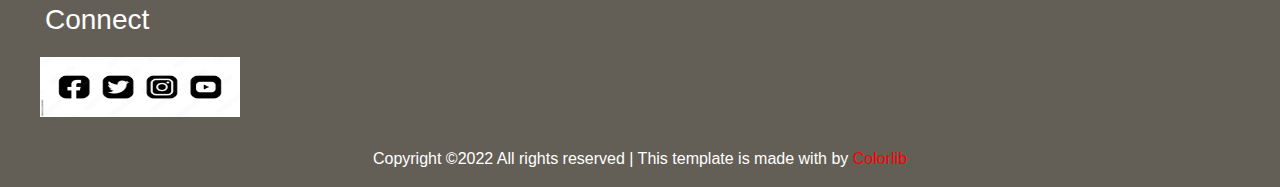
==== commit 83b0d2d7: "first commit" ====
--- a/index.html
+++ b/index.html
@@ -114,7 +114,7 @@
     <section class="section2">
         <p>SELECT YOUR MEAL
         </p>
-        <h1>Popular Foods</h1>
+        <h1>Popular <s>Foods</s></h1>
         <br>
         <div class="yemin">
             <div id="list-example" class="list-group">
--- a/css/home.css
+++ b/css/home.css
@@ -165,9 +165,9 @@
     background-color: rgb(254, 227, 180);
     position: relative;
     padding-top: 50px;
-    display: flex;
-    flex-wrap: wrap;
-    justify-content: space-around;
+    /* display: flex;
+    flex-wrap: wrap;
+    justify-content: space-around; */
     padding-bottom: 50px;
 }
 .section2 .yemin{
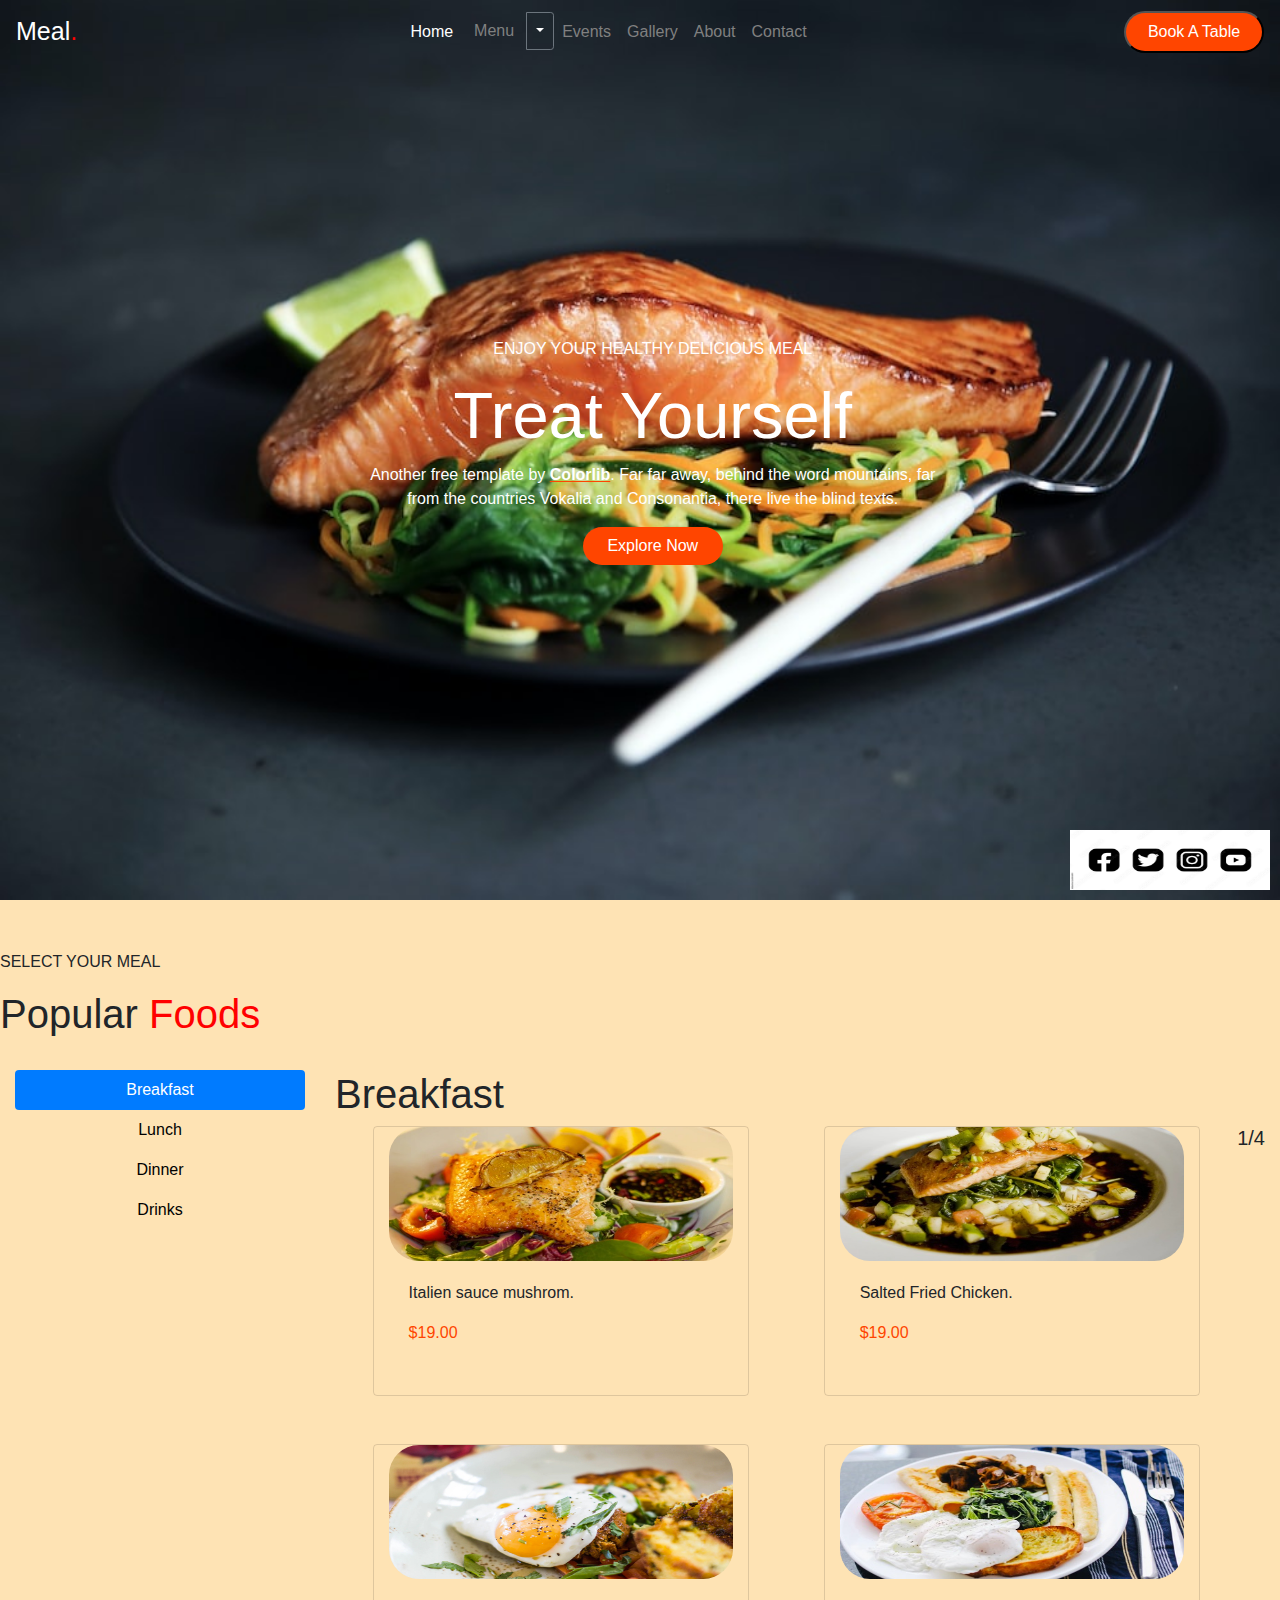
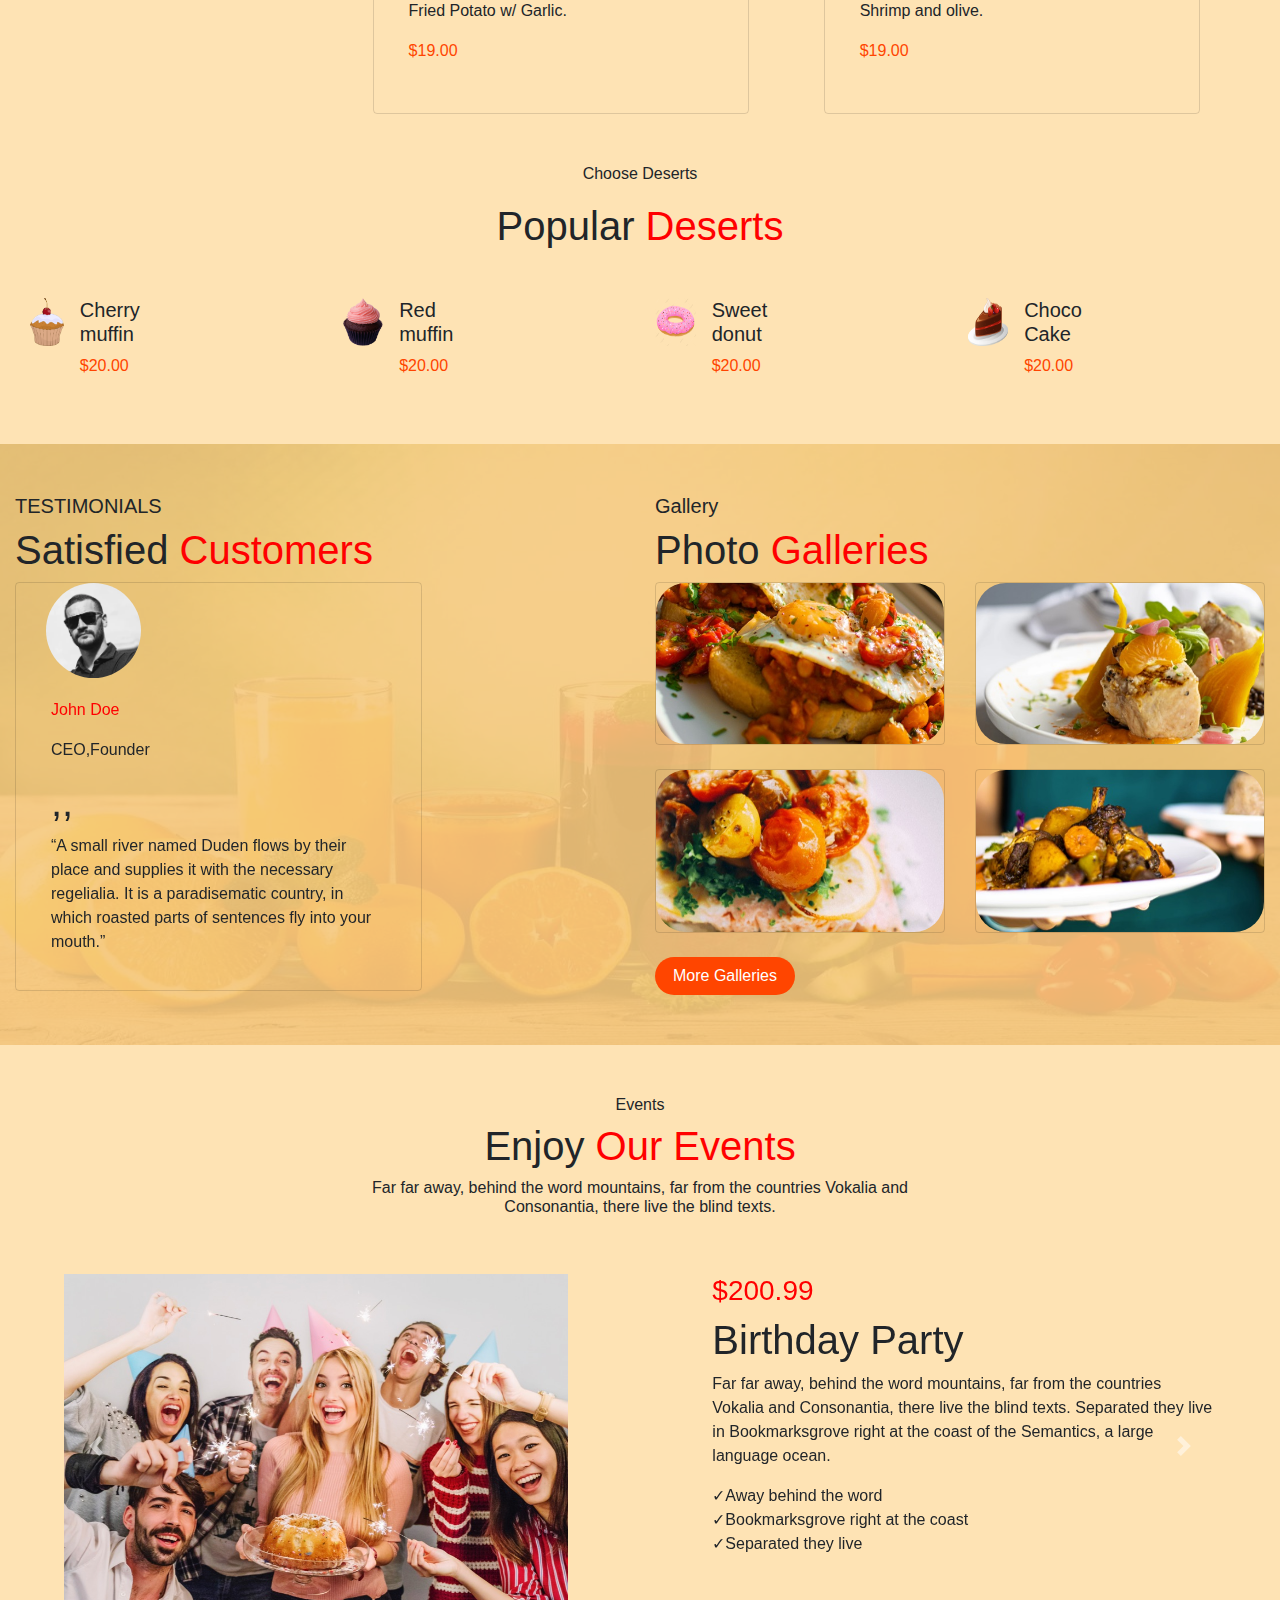
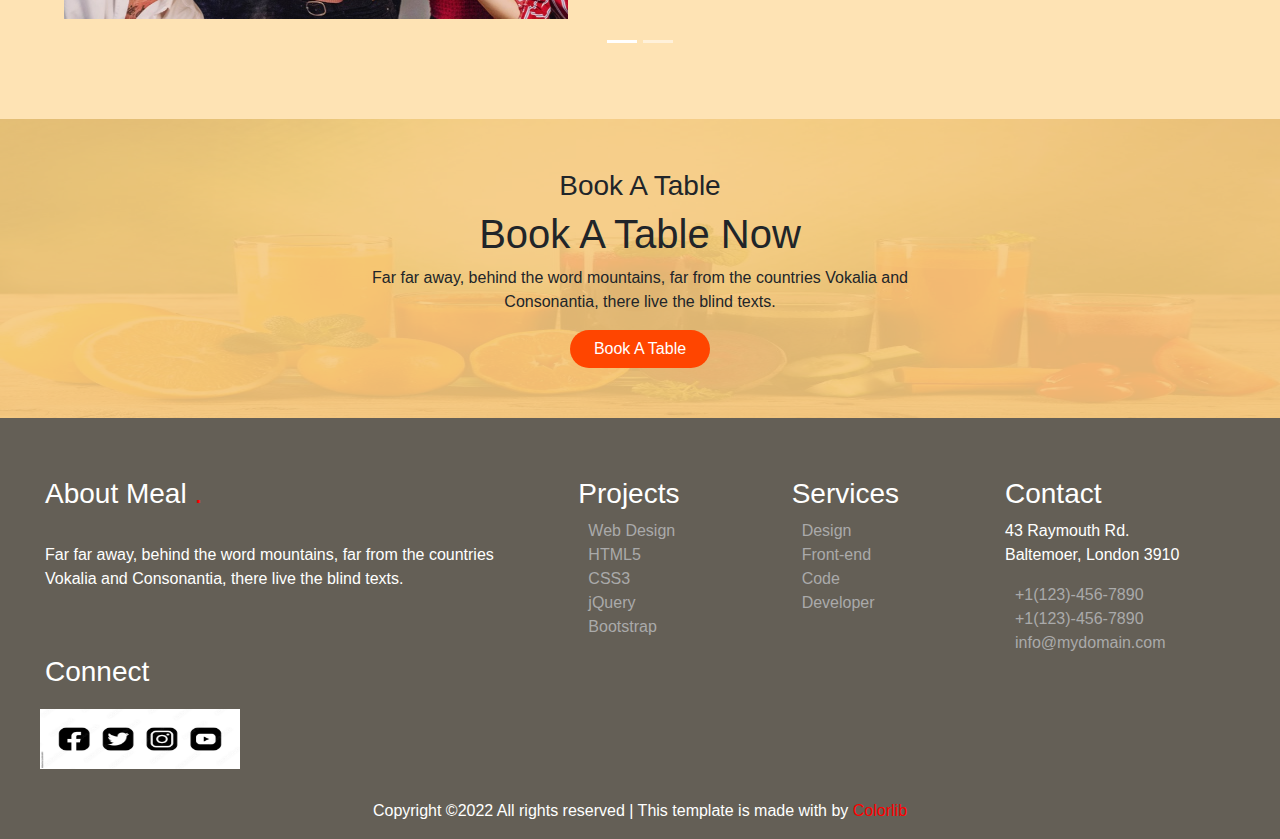
==== commit 0d47cfb5: "lastt" ====
--- a/index.html
+++ b/index.html
@@ -116,159 +116,182 @@
         </p>
         <h1>Popular <s>Foods</s></h1>
         <br>
-        <div class="yemin">
-            <div id="list-example" class="list-group">
-                <a class="list-group-item list-group-item-action" href="#list-item-1">Breakfast</a>
-                <a class="list-group-item list-group-item-action" href="#list-item-2">Lunch</a>
-                <a class="list-group-item list-group-item-action" href="#list-item-3">Dinner</a>
-                <a class="list-group-item list-group-item-action" href="#list-item-4">Drinks</a>
-            </div>
-            <div data-spy="scroll" data-target="#list-example" data-offset="0" class="scrollspy-example">
-                <div class="page" id="list-item-1">
-                    <h1>
-                        Breakfast
-                    </h1>
-
-                    <div class="card width-45" style="width: 18rem;">
-                        <img src="./images/b1.jpg" class="card-img-top" alt="...">
-                        <div class="card-body">
-                            <p class="card-text">Italien sauce mushrom.</p>
-                            <p class="se3r"> $19.00</p>
+        <div class="container-fluid">
+            <div class="row">
+                <div class="col-lg-3 col-md-12 col-sm-12">
+                    <div class="nav flex-column nav-pills" id="v-pills-tab" role="tablist" aria-orientation="vertical">
+                        <button class="nav-link active" id="v-pills-home-tab" data-toggle="pill"
+                            data-target="#v-pills-home" type="button" role="tab" aria-controls="v-pills-home"
+                            aria-selected="true">Breakfast</button>
+                        <button class="nav-link" id="v-pills-profile-tab" data-toggle="pill"
+                            data-target="#v-pills-profile" type="button" role="tab" aria-controls="v-pills-profile"
+                            aria-selected="false">Lunch</button>
+                        <button class="nav-link" id="v-pills-messages-tab" data-toggle="pill"
+                            data-target="#v-pills-messages" type="button" role="tab" aria-controls="v-pills-messages"
+                            aria-selected="false">Dinner</button>
+                        <button class="nav-link" id="v-pills-settings-tab" data-toggle="pill"
+                            data-target="#v-pills-settings" type="button" role="tab" aria-controls="v-pills-settings"
+                            aria-selected="false">Drinks</button>
+                    </div>
+                </div>
+                <div class="col-lg-9 col-md-12 col-sm-12">
+                    <div class="tab-content" id="v-pills-tabContent">
+                        <div class="tab-pane fade show active" id="v-pills-home" role="tabpanel"
+                            aria-labelledby="v-pills-home-tab">
+                            <div>
+                                <h1>Breakfast</h1>
+                                <h5 style="float: right;">1/4</h5>
+                            </div>
+                            <div class="row" style="justify-content: space-around;">
+
+                                <div class="card col-lg-5 col-md-5 col-sm-5 bg-trans mb-5">
+                                    <img src="./images/b1.jpg" class="card-img-top" alt="...">
+                                    <div class="card-body">
+                                        <p class="card-text">Italien sauce mushrom.</p>
+                                        <p class="se3r"> $19.00</p>
+                                    </div>
+                                </div>
+                                <div class="card col-lg-5 col-md-5 col-sm-5 mb-5 bg-trans">
+                                    <img src="./images/b2.jpg" class="card-img-top" alt="...">
+                                    <div class="card-body">
+                                        <p class="card-text">Salted Fried Chicken.</p>
+                                        <p class="se3r"> $19.00</p>
+                                    </div>
+                                </div>
+                                <div class="card col-lg-5 col-md-5 col-sm-5 mb-5 bg-trans">
+                                    <img src="./images/b3.jpg" class="card-img-top" alt="...">
+                                    <div class="card-body">
+                                        <p class="card-text">Fried Potato w/ Garlic.</p>
+                                        <p class="se3r"> $19.00</p>
+                                    </div>
+                                </div>
+                                <div class="card col-lg-5 col-md-5 col-sm-5 mb-5 bg-trans">
+                                    <img src="./images/b4.jpg" class="card-img-top" alt="...">
+                                    <div class="card-body">
+                                        <p class="card-text">Shrimp and olive.</p>
+                                        <p class="se3r"> $19.00</p>
+                                    </div>
+                                </div>
+                            </div>
+
+
+
                         </div>
-                    </div>
-
-                    <div class="card width-45" style="width: 18rem;">
-                        <img src="./images/b2.jpg" class="card-img-top" alt="...">
-                        <div class="card-body">
-                            <p class="card-text">Italien sauce mushrom.</p>
-                            <p class="se3r"> $19.00</p>
+                        <div class="tab-pane fade" id="v-pills-profile" role="tabpanel"
+                            aria-labelledby="v-pills-profile-tab">
+                            <div>
+                                <h1>Lunch</h1>
+                                <h5 style="float: right;">2/4</h5>
+                            </div>
+                            <div class="row" style="justify-content: space-around;">
+
+                                <div class="card col-lg-5 col-md-5 col-sm-5 bg-trans mb-5">
+                                    <img src="./images/l1.jpg" class="card-img-top" alt="...">
+                                    <div class="card-body">
+                                        <p class="card-text">Italien sauce mushrom.</p>
+                                        <p class="se3r"> $19.00</p>
+                                    </div>
+                                </div>
+                                <div class="card col-lg-5 col-md-5 col-sm-5 mb-5 bg-trans">
+                                    <img src="./images/l2.jpg" class="card-img-top" alt="...">
+                                    <div class="card-body">
+                                        <p class="card-text">Salted Fried Chicken.</p>
+                                        <p class="se3r"> $19.00</p>
+                                    </div>
+                                </div>
+                                <div class="card col-lg-5 col-md-5 col-sm-5 mb-5 bg-trans">
+                                    <img src="./images/l3.jpg" class="card-img-top" alt="...">
+                                    <div class="card-body">
+                                        <p class="card-text">Fried Potato w/ Garlic.</p>
+                                        <p class="se3r"> $19.00</p>
+                                    </div>
+                                </div>
+                                <div class="card col-lg-5 col-md-5 col-sm-5 mb-5 bg-trans">
+                                    <img src="./images/l4.jpg" class="card-img-top" alt="...">
+                                    <div class="card-body">
+                                        <p class="card-text">Shrimp and olive.</p>
+                                        <p class="se3r"> $19.00</p>
+                                    </div>
+                                </div>
+                            </div>
                         </div>
-                    </div>
-                    <div class="card width-45" style="width: 18rem;">
-                        <img src="./images/b3.jpg" class="card-img-top" alt="...">
-                        <div class="card-body">
-                            <p class="card-text">Italien sauce mushrom.</p>
-                            <p class="se3r"> $19.00</p>
+                        <div class="tab-pane fade" id="v-pills-messages" role="tabpanel"
+                            aria-labelledby="v-pills-messages-tab">
+                            <div>
+                                <h1>Dinner</h1>
+                                <h5 style="float: right;">3/4</h5>
+                            </div>
+                            <div class="row" style="justify-content: space-around;">
+
+                                <div class="card col-lg-5 col-md-5 col-sm-5 bg-trans mb-5">
+                                    <img src="./images/d1.jpg" class="card-img-top" alt="...">
+                                    <div class="card-body">
+                                        <p class="card-text">Italien sauce mushrom.</p>
+                                        <p class="se3r"> $19.00</p>
+                                    </div>
+                                </div>
+                                <div class="card col-lg-5 col-md-5 col-sm-5 mb-5 bg-trans">
+                                    <img src="./images/d2.jpg" class="card-img-top" alt="...">
+                                    <div class="card-body">
+                                        <p class="card-text">Salted Fried Chicken.</p>
+                                        <p class="se3r"> $19.00</p>
+                                    </div>
+                                </div>
+                                <div class="card col-lg-5 col-md-5 col-sm-5 mb-5 bg-trans">
+                                    <img src="./images/b1.jpg" class="card-img-top" alt="...">
+                                    <div class="card-body">
+                                        <p class="card-text">Fried Potato w/ Garlic.</p>
+                                        <p class="se3r"> $19.00</p>
+                                    </div>
+                                </div>
+                                <div class="card col-lg-5 col-md-5 col-sm-5 mb-5 bg-trans">
+                                    <img src="./images/b3.jpg" class="card-img-top" alt="...">
+                                    <div class="card-body">
+                                        <p class="card-text">Shrimp and olive.</p>
+                                        <p class="se3r"> $19.00</p>
+                                    </div>
+                                </div>
+                            </div>
                         </div>
-                    </div>
-                    <div class="card width-45" style="width: 18rem;">
-                        <img src="./images/b4.jpg" class="card-img-top" alt="...">
-                        <div class="card-body">
-                            <p class="card-text">Italien sauce mushrom.</p>
-                            <p class="se3r"> $19.00</p>
-
+                        <div class="tab-pane fade" id="v-pills-settings" role="tabpanel"
+                            aria-labelledby="v-pills-settings-tab">
+                            <div>
+                                <h1>Drinks</h1>
+                                <h5 style="float: right;">4/4</h5>
+                            </div>
+                            <div class="row" style="justify-content: space-around;">
+
+                                <div class="card col-lg-5 col-md-5 col-sm-5 bg-trans mb-5">
+                                    <img src="./images/drink1.jpg" class="card-img-top" alt="...">
+                                    <div class="card-body">
+                                        <p class="card-text">Italien sauce mushrom.</p>
+                                        <p class="se3r"> $19.00</p>
+                                    </div>
+                                </div>
+                                <div class="card col-lg-5 col-md-5 col-sm-5 mb-5 bg-trans">
+                                    <img src="./images/dr2.jpg" class="card-img-top" alt="...">
+                                    <div class="card-body">
+                                        <p class="card-text">Salted Fried Chicken.</p>
+                                        <p class="se3r"> $19.00</p>
+                                    </div>
+                                </div>
+                                <div class="card col-lg-5 col-md-5 col-sm-5 mb-5 bg-trans">
+                                    <img src="./images/dr3.jpg" class="card-img-top" alt="...">
+                                    <div class="card-body">
+                                        <p class="card-text">Fried Potato w/ Garlic.</p>
+                                        <p class="se3r"> $19.00</p>
+                                    </div>
+                                </div>
+                                <div class="card col-lg-5 col-md-5 col-sm-5 mb-5 bg-trans">
+                                    <img src="./images/dr4.jpg" class="card-img-top" alt="...">
+                                    <div class="card-body">
+                                        <p class="card-text">Shrimp and olive.</p>
+                                        <p class="se3r"> $19.00</p>
+                                    </div>
+                                </div>
+                            </div>
                         </div>
                     </div>
-
-                </div>
-                <div class="page" id="list-item-2">
-                    <h1>
-                        lunch
-                    </h1>
-                    <div class="card width-45" style="width: 18rem;">
-                        <img src="./images/l1.jpg" class="card-img-top" alt="...">
-                        <div class="card-body">
-                            <p class="card-text">Italien sauce mushrom.</p>
-                            <p class="se3r"> $19.00</p>
-                        </div>
-                    </div>
-
-                    <div class="card width-45" style="width: 18rem;">
-                        <img src="./images/l2.jpg" class="card-img-top" alt="...">
-                        <div class="card-body">
-                            <p class="card-text">Italien sauce mushrom.</p>
-                            <p class="se3r"> $19.00</p>
-                        </div>
-                    </div>
-                    <div class="card width-45" style="width: 18rem;">
-                        <img src="./images/l3.jpg" class="card-img-top" alt="...">
-                        <div class="card-body">
-                            <p class="card-text">Italien sauce mushrom.</p>
-                            <p class="se3r"> $19.00</p>
-                        </div>
-                    </div>
-                    <div class="card width-45" style="width: 18rem;">
-                        <img src="./images/l4.jpg" class="card-img-top" alt="...">
-                        <div class="card-body">
-                            <p class="card-text">Italien sauce mushrom.</p>
-                            <p class="se3r"> $19.00</p>
-
-                        </div>
-                    </div>
-
-                </div>
-                <div class="page" id="list-item-3">
-                    <h1>
-                        Dinner
-                    </h1>
-
-                    <div class="card width-45" style="width: 18rem;">
-                        <img src="./images/d1.jpg" class="card-img-top" alt="...">
-                        <div class="card-body">
-                            <p class="card-text">Italien sauce mushrom.</p>
-                            <p class="se3r"> $19.00</p>
-                        </div>
-                    </div>
-
-                    <div class="card width-45" style="width: 18rem;">
-                        <img src="./images/d2.jpg" class="card-img-top" alt="...">
-                        <div class="card-body">
-                            <p class="card-text">Italien sauce mushrom.</p>
-                            <p class="se3r"> $19.00</p>
-                        </div>
-                    </div>
-                    <div class="card width-45" style="width: 18rem;">
-                        <img src="./images/d2.jpg" class="card-img-top" alt="...">
-                        <div class="card-body">
-                            <p class="card-text">Italien sauce mushrom.</p>
-                            <p class="se3r"> $19.00</p>
-                        </div>
-                    </div>
-                    <div class="card width-45" style="width: 18rem;">
-                        <img src="./images/d1.jpg" class="card-img-top" alt="...">
-                        <div class="card-body">
-                            <p class="card-text">Italien sauce mushrom.</p>
-                            <p class="se3r"> $19.00</p>
-
-                        </div>
-                    </div>
-
-                </div>
-                <div class="page" id="list-item-4">
-                    <h1>
-                        Drinks
-                    </h1>
-                    <div class="card width-45" style="width: 18rem;">
-                        <img src="./images/drink1.jpg" class="card-img-top" alt="...">
-                        <div class="card-body">
-                            <p class="card-text">Italien sauce mushrom.</p>
-                            <p class="se3r"> $19.00</p>
-                        </div>
-                    </div>
-
-                    <div class="card width-45" style="width: 18rem;">
-                        <img src="./images/dr2.jpg" class="card-img-top" alt="...">
-                        <div class="card-body">
-                            <p class="card-text">Italien sauce mushrom.</p>
-                            <p class="se3r"> $19.00</p>
-                        </div>
-                    </div>
-                    <div class="card width-45" style="width: 18rem;">
-                        <img src="./images/dr3.jpg" class="card-img-top" alt="...">
-                        <div class="card-body">
-                            <p class="card-text">Italien sauce mushrom.</p>
-                            <p class="se3r"> $19.00</p>
-                        </div>
-                    </div>
-                    <div class="card width-45" style="width: 18rem;">
-                        <img src="./images/dr4.jpg" class="card-img-top" alt="...">
-                        <div class="card-body">
-                            <p class="card-text">Italien sauce mushrom.</p>
-                            <p class="se3r"> $19.00</p>
-
-                        </div>
-                    </div>
-
                 </div>
             </div>
         </div>
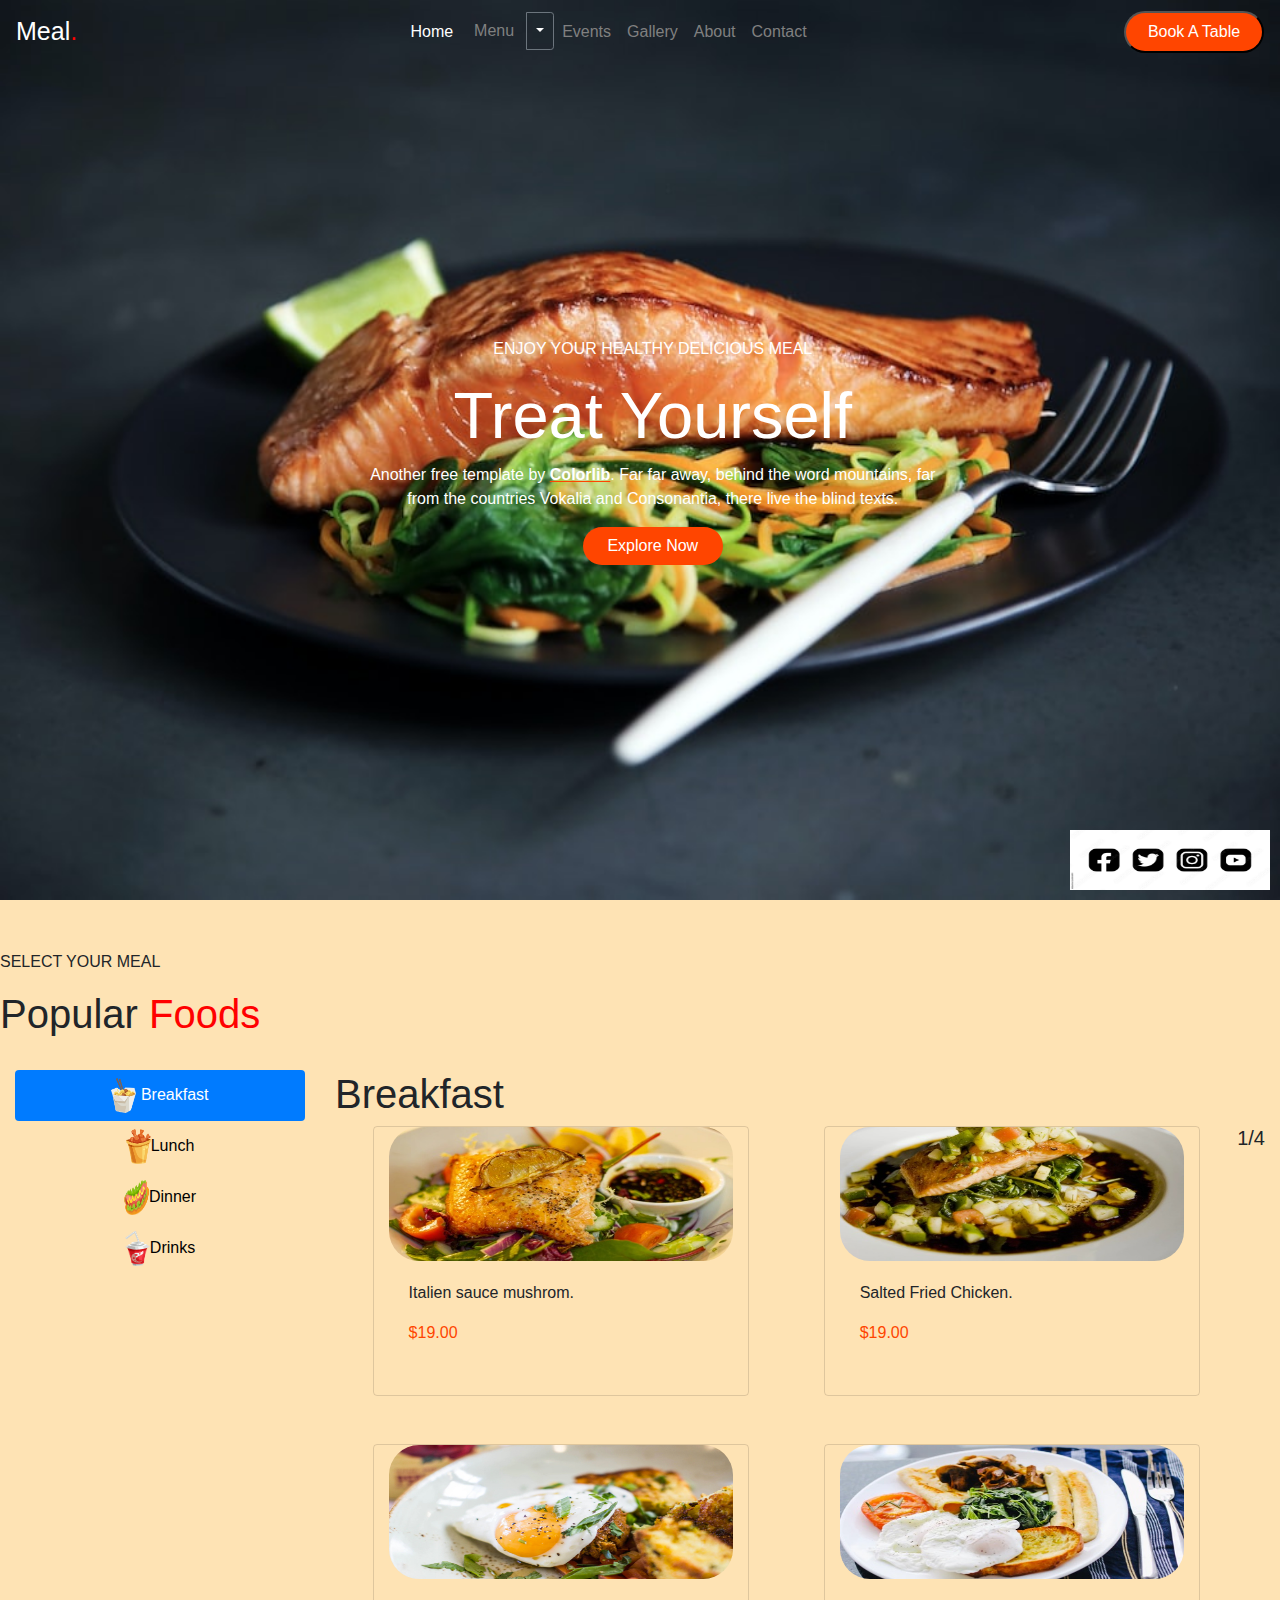
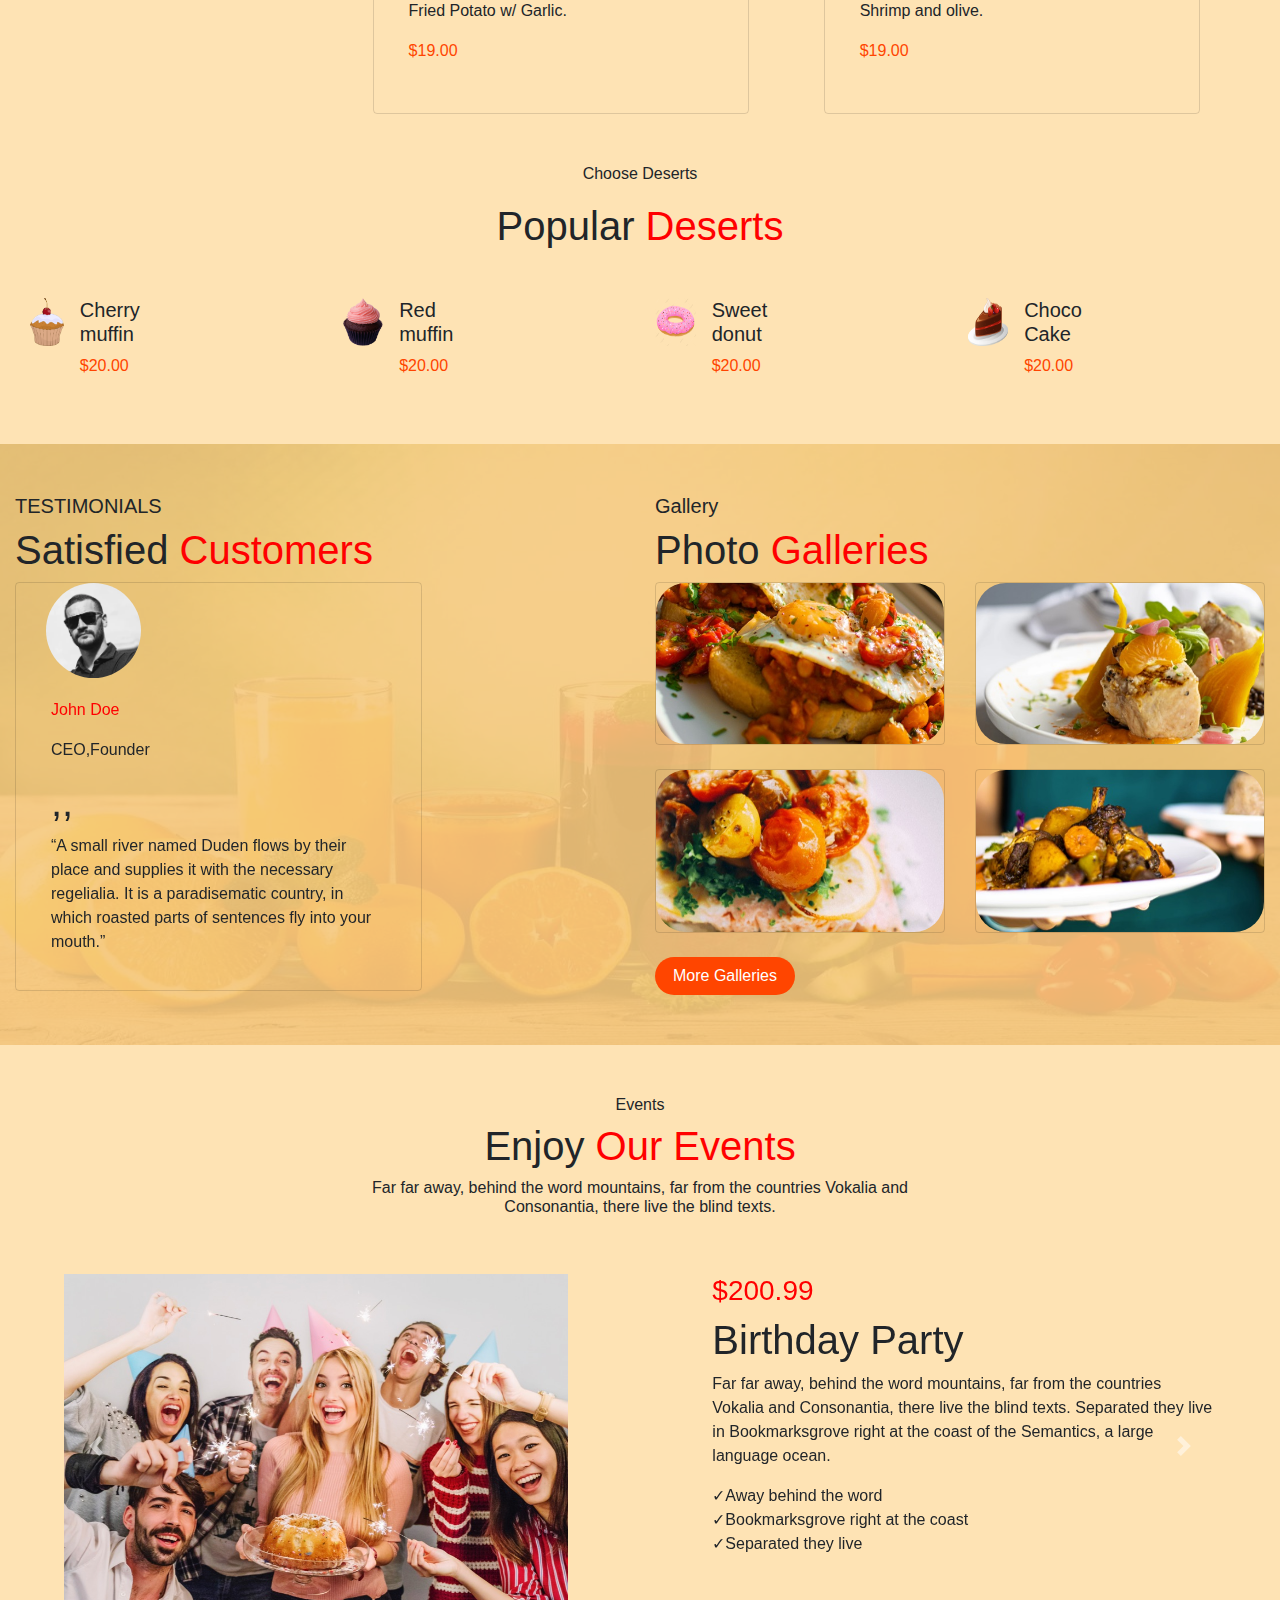
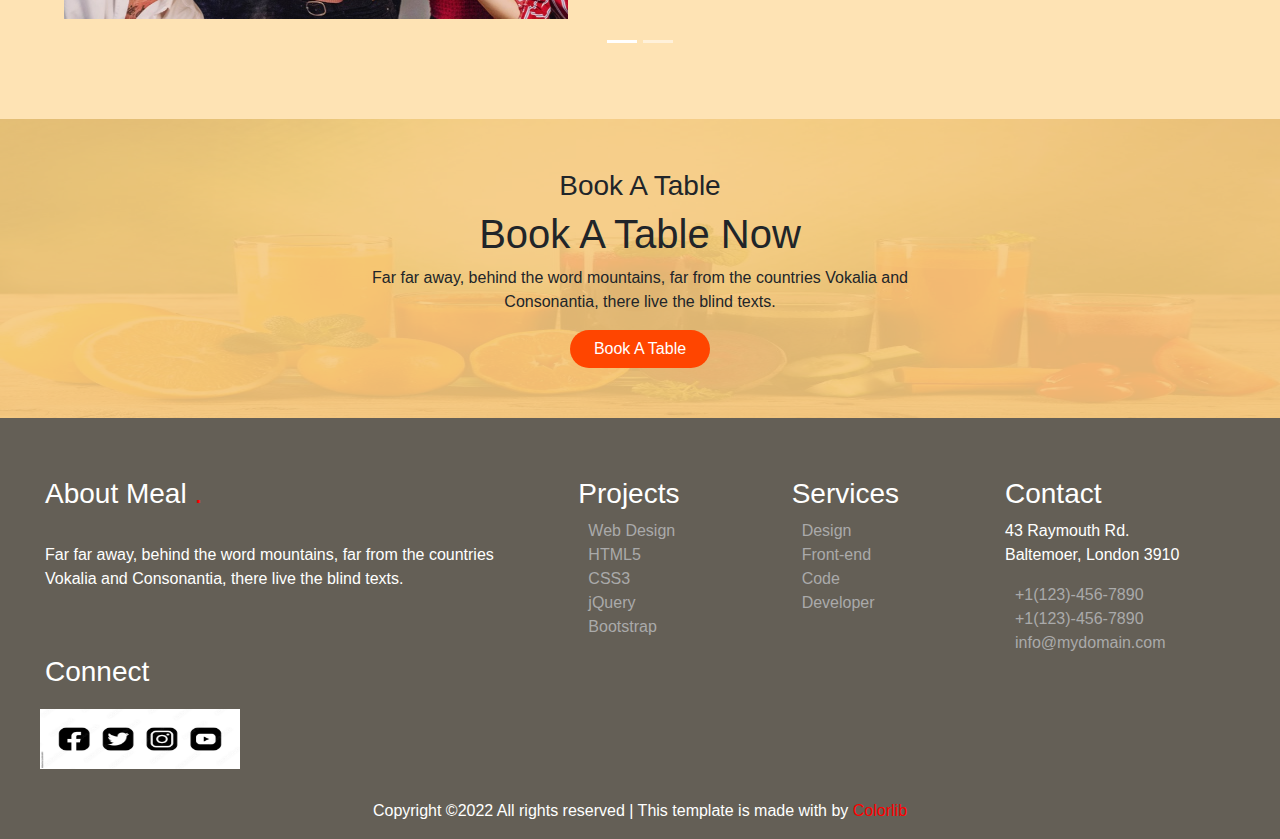
==== commit ff684826: "lastt" ====
--- a/index.html
+++ b/index.html
@@ -10,7 +10,7 @@
     <link rel="stylesheet" href="./bootstrap-4.6.2-dist/css/bootstrap.min.css">
     <link rel="stylesheet" href="https://cdn.jsdelivr.net/npm/bootstrap@4.6.2/dist/css/bootstrap.min.css"
         integrity="sha384-xOolHFLEh07PJGoPkLv1IbcEPTNtaed2xpHsD9ESMhqIYd0nLMwNLD69Npy4HI+N" crossorigin="anonymous">
-        <link rel="stylesheet" href="./css/bootstrap.min.css">
+    <link rel="stylesheet" href="./css/bootstrap.min.css">
     <!-- my css -->
     <link rel="stylesheet" href="./css/home.css">
 
@@ -122,16 +122,20 @@
                     <div class="nav flex-column nav-pills" id="v-pills-tab" role="tablist" aria-orientation="vertical">
                         <button class="nav-link active" id="v-pills-home-tab" data-toggle="pill"
                             data-target="#v-pills-home" type="button" role="tab" aria-controls="v-pills-home"
-                            aria-selected="true">Breakfast</button>
+                            aria-selected="true"><img src="./images/btn1b.webp" alt=""
+                                style="width: 25px;height:35px ; "> Breakfast</button>
                         <button class="nav-link" id="v-pills-profile-tab" data-toggle="pill"
                             data-target="#v-pills-profile" type="button" role="tab" aria-controls="v-pills-profile"
-                            aria-selected="false">Lunch</button>
+                            aria-selected="false"> <img src="./images/lbtn.webp" alt=""
+                                style="width: 25px;height:35px ; ">Lunch</button>
                         <button class="nav-link" id="v-pills-messages-tab" data-toggle="pill"
                             data-target="#v-pills-messages" type="button" role="tab" aria-controls="v-pills-messages"
-                            aria-selected="false">Dinner</button>
+                            aria-selected="false"><img src="./images/dibtn.webp" alt=""
+                                style="width: 25px;height:35px ; ">Dinner</button>
                         <button class="nav-link" id="v-pills-settings-tab" data-toggle="pill"
                             data-target="#v-pills-settings" type="button" role="tab" aria-controls="v-pills-settings"
-                            aria-selected="false">Drinks</button>
+                            aria-selected="false"><img src="./images/drbtn.webp" alt=""
+                                style="width: 25px;height:35px ; ">Drinks</button>
                     </div>
                 </div>
                 <div class="col-lg-9 col-md-12 col-sm-12">
